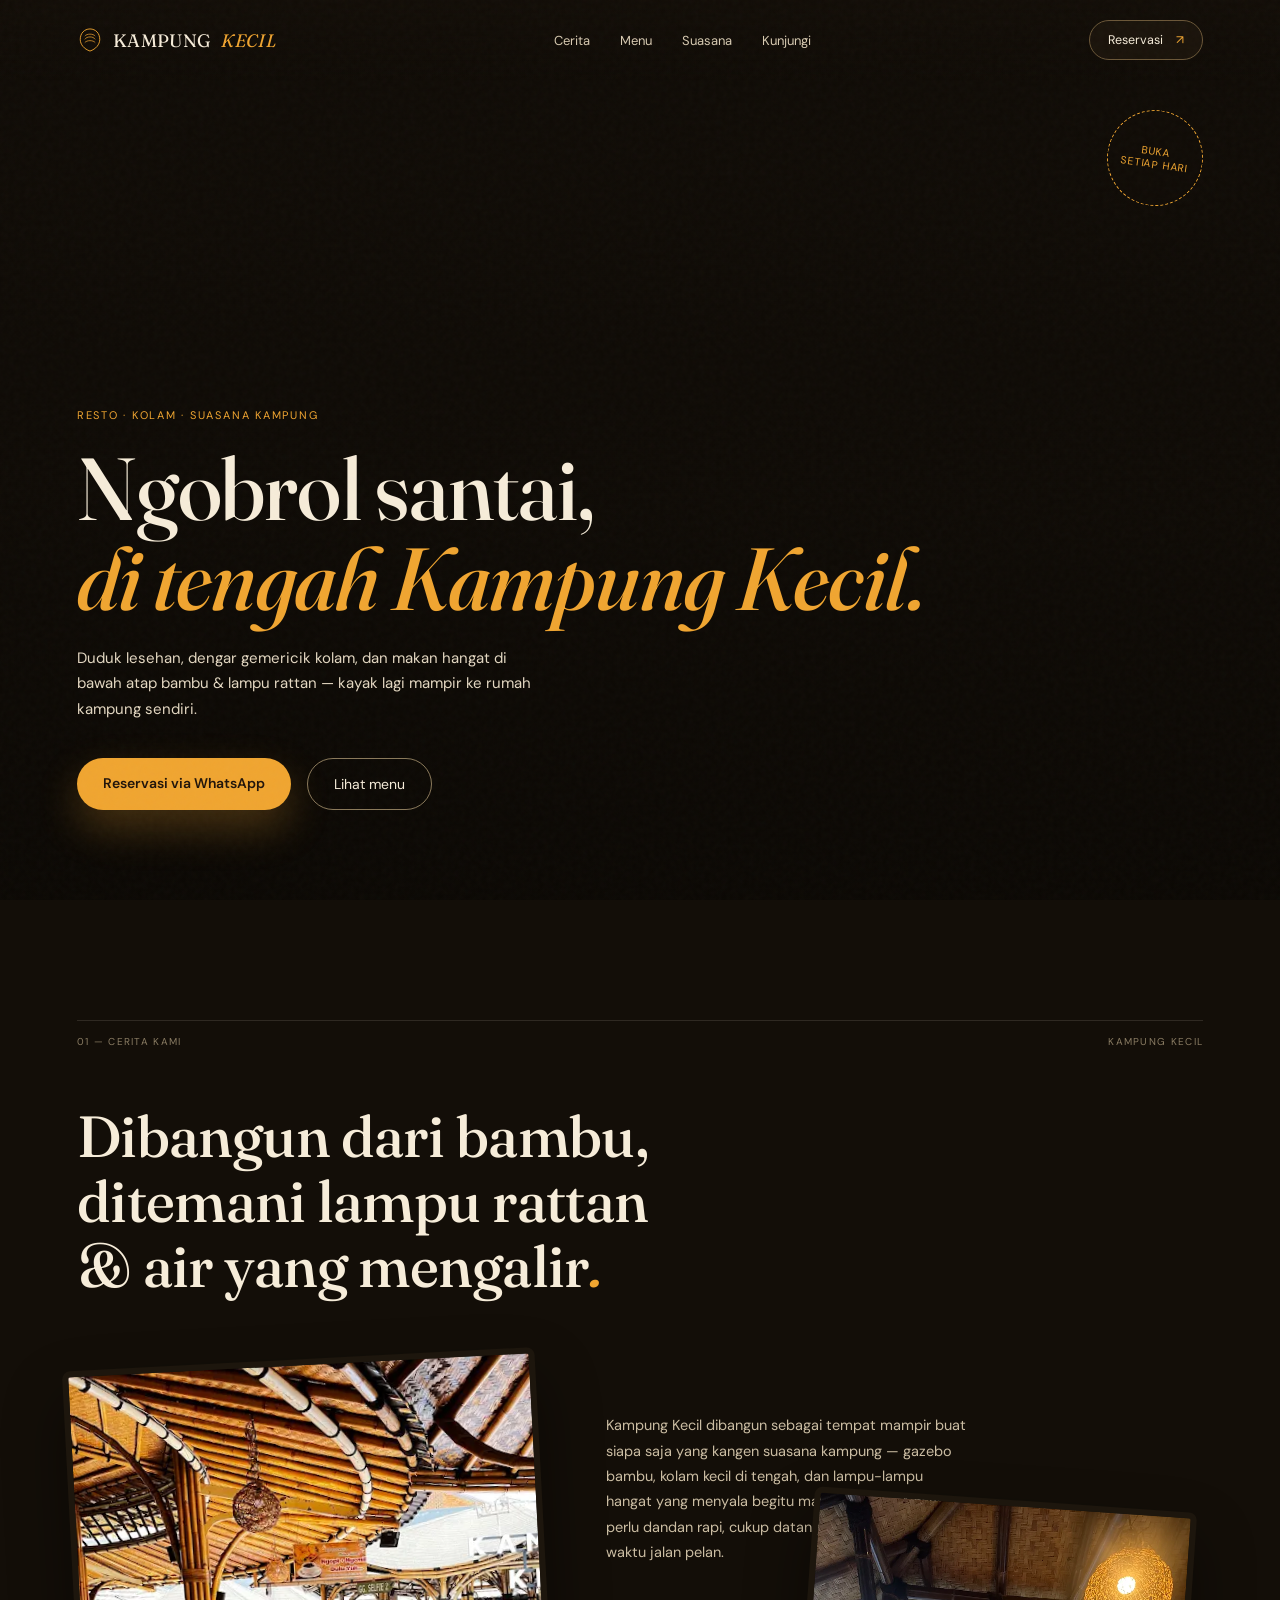
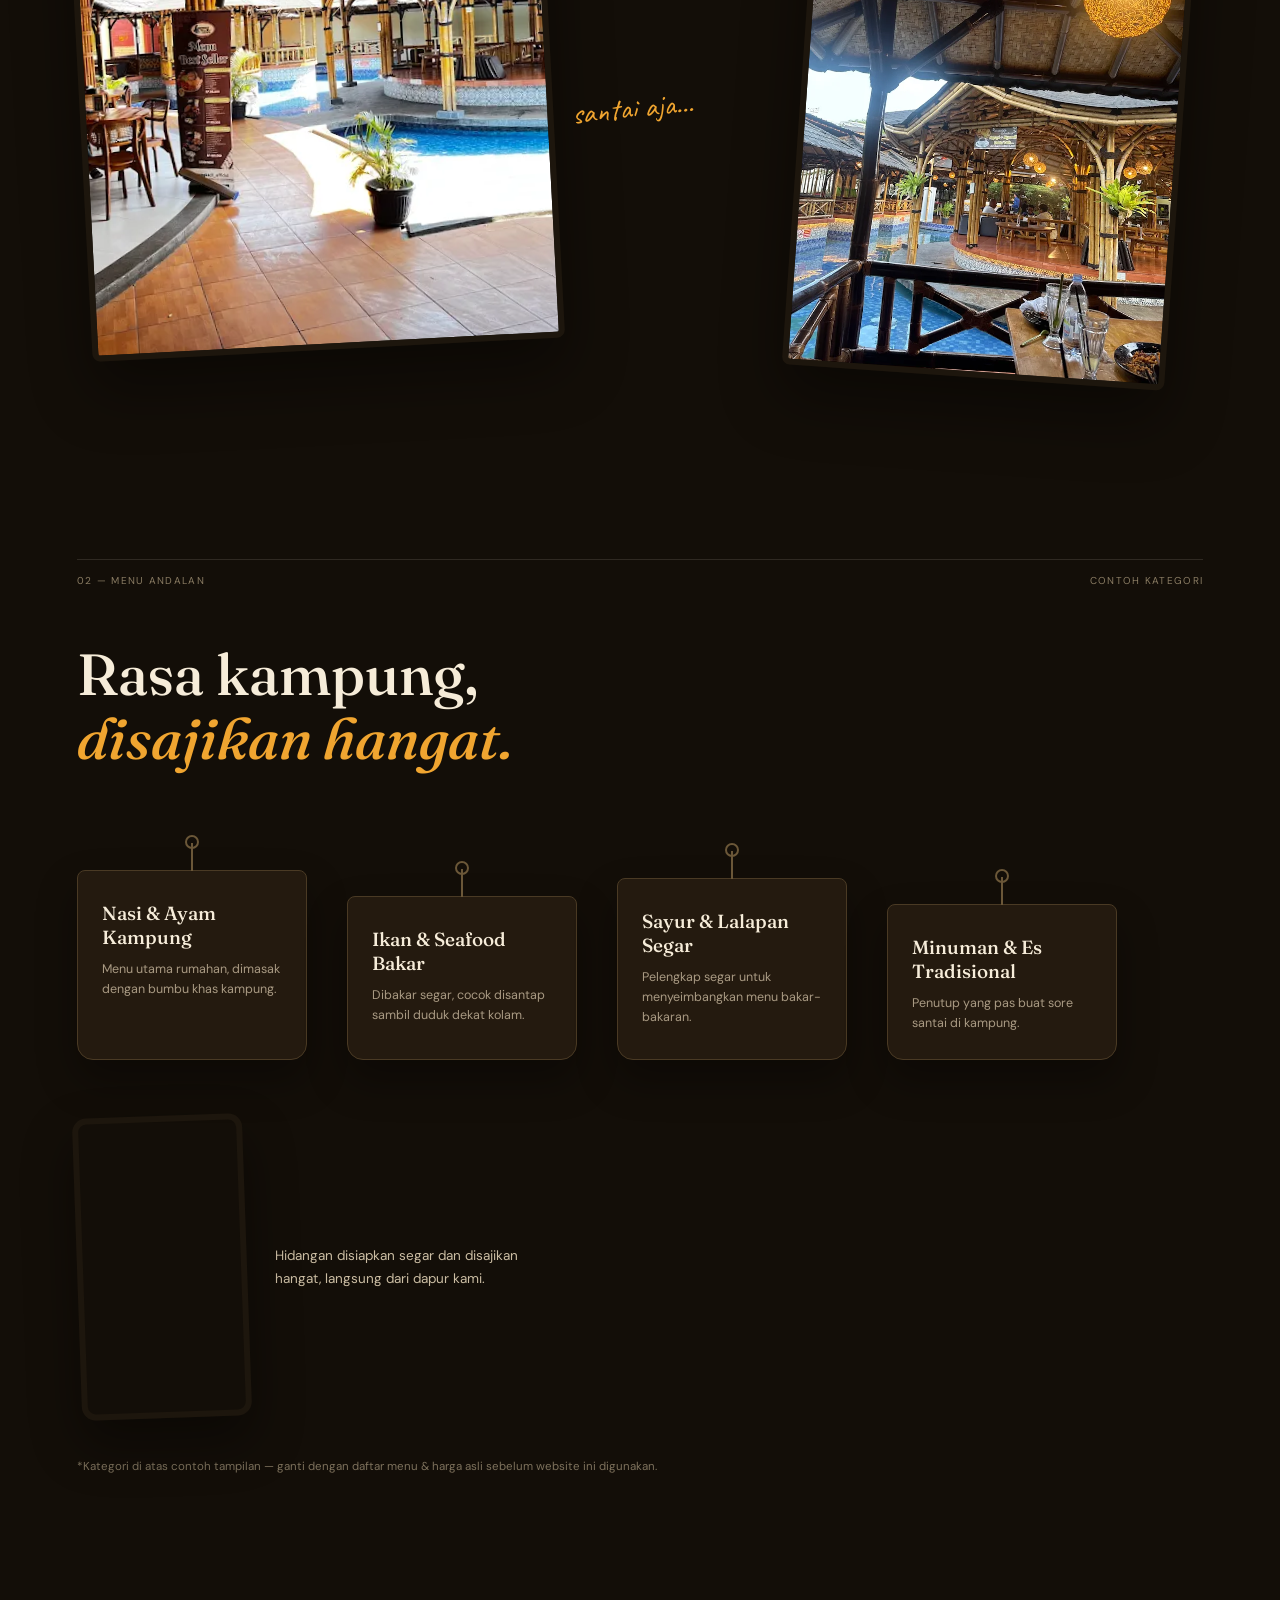
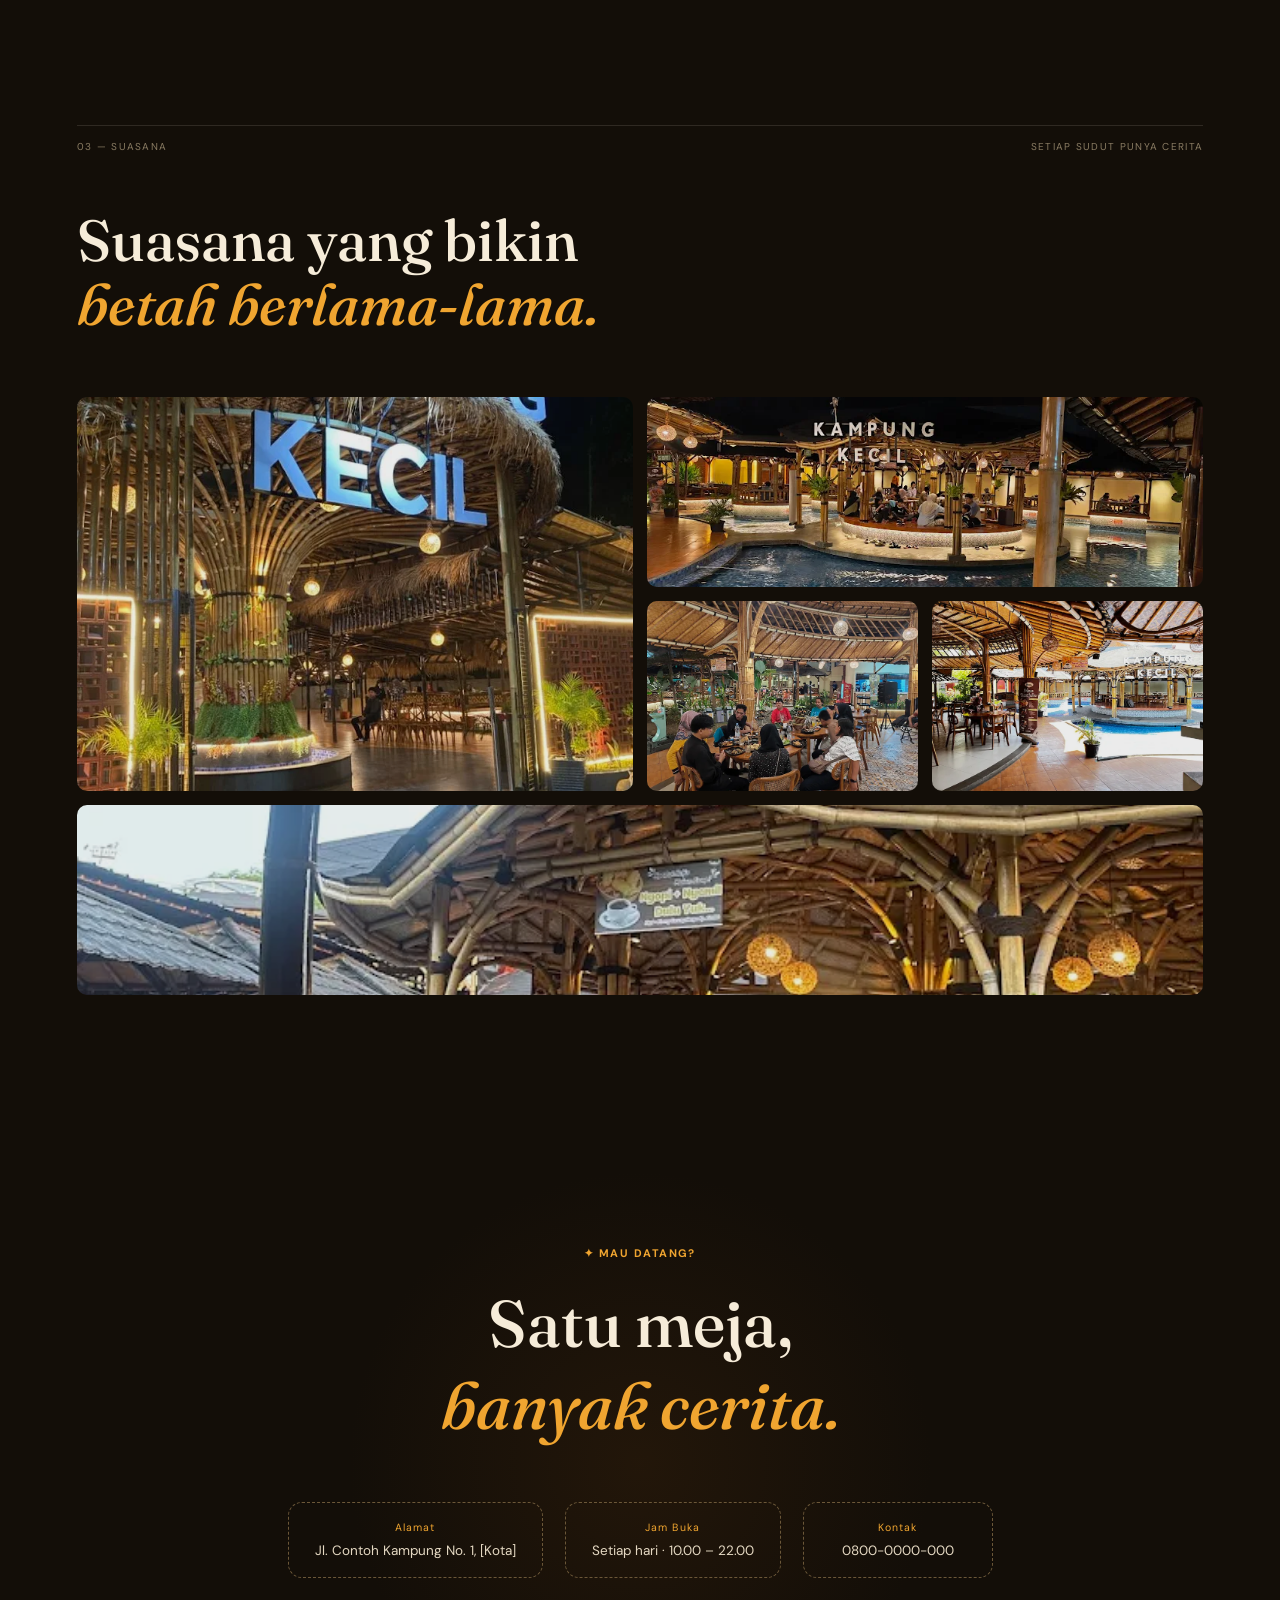
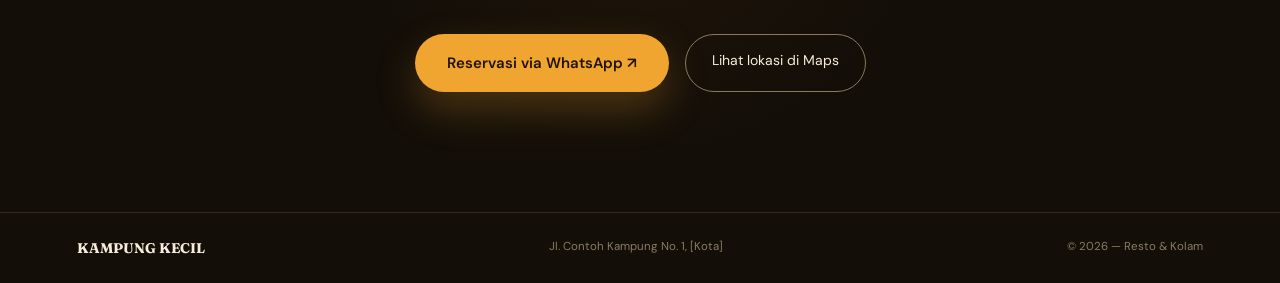
==== index.html @ 89c8c3c1 "Add files via upload" ====
<!doctype html>
<html lang="id">
<head>
<meta charset="utf-8"><meta name="viewport" content="width=device-width,initial-scale=1">
<meta name="description" content="Kampung Kecil — resto bambu dengan kolam & suasana lampu rattan, tempat ngobrol santai ala kampung.">
<title>Kampung Kecil — Resto & Kolam</title>
<link rel="preconnect" href="https://fonts.googleapis.com"><link rel="preconnect" href="https://fonts.gstatic.com" crossorigin>
<link href="https://fonts.googleapis.com/css2?family=Fraunces:ital,wght@0,400;0,500;0,600;1,500;1,600&family=DM+Sans:wght@400;500;600;700&family=Caveat:wght@600&display=swap" rel="stylesheet">
<link rel="stylesheet" href="style.css">
</head>
<body>

<header class="nav">
  <a class="brand" href="#">
    <svg viewBox="0 0 40 40" class="brand-mark"><path d="M20 3 C11 3 5 10 5 19 C5 27 11 34 20 37 C29 34 35 27 35 19 C35 10 29 3 20 3Z" fill="none" stroke="currentColor" stroke-width="1.4"/><path d="M12 19c3-5 13-5 16 0M12 24c3-4 13-4 16 0M12 14c3-4 13-4 16 0" fill="none" stroke="currentColor" stroke-width="1.1"/></svg>
    KAMPUNG <i>KECIL</i>
  </a>
  <nav><a href="#cerita">Cerita</a><a href="#menu">Menu</a><a href="#suasana">Suasana</a><a href="#kunjungi">Kunjungi</a></nav>
  <a class="nav-cta" href="https://wa.me/628000000000?text=Halo%20Kampung%20Kecil%2C%20saya%20ingin%20reservasi." target="_blank" rel="noopener">Reservasi <span>↗</span></a>
</header>

<main>

<section class="hero">
  <video class="hero-video" autoplay muted loop playsinline poster="assets/kampung-kecil-hero-poster.jpg">
    <source src="assets/kampung-kecil-hero.mp4" type="video/mp4">
  </video>
  <div class="hero-overlay"></div>
  <div class="hero-content">
    <div class="hero-tag">RESTO &middot; KOLAM &middot; SUASANA KAMPUNG</div>
    <h1>Ngobrol santai,<br><i>di tengah Kampung Kecil.</i></h1>
    <p class="hero-desc">Duduk lesehan, dengar gemericik kolam, dan makan hangat di bawah atap bambu &amp; lampu rattan &mdash; kayak lagi mampir ke rumah kampung sendiri.</p>
    <div class="hero-cta">
      <a class="btn-lantern" href="https://wa.me/628000000000?text=Halo%20Kampung%20Kecil%2C%20saya%20ingin%20reservasi." target="_blank" rel="noopener">Reservasi via WhatsApp</a>
      <a class="btn-outline" href="#menu">Lihat menu</a>
    </div>
  </div>
  <div class="hero-badge">BUKA<br>SETIAP HARI</div>
</section>

<section id="cerita" class="section cerita">
  <div class="section-meta"><span>01 &mdash; CERITA KAMI</span><span>KAMPUNG KECIL</span></div>
  <div class="cerita-body">
    <h2>Dibangun dari bambu,<br>ditemani lampu rattan<br>& air yang mengalir<i>.</i></h2>
    <div class="cerita-collage">
      <figure class="c-photo c-photo-a"><img src="assets/kampung-kecil-pool-day.webp" alt="Area kolam Kampung Kecil di siang hari" loading="lazy"></figure>
      <figure class="c-photo c-photo-b"><img src="assets/kampung-kecil-balcony.webp" alt="Meja makan menghadap kolam di Kampung Kecil" loading="lazy"></figure>
      <p class="cerita-text">Kampung Kecil dibangun sebagai tempat mampir buat siapa saja yang kangen suasana kampung &mdash; gazebo bambu, kolam kecil di tengah, dan lampu-lampu hangat yang menyala begitu matahari turun. Nggak perlu dandan rapi, cukup datang, duduk, dan biarkan waktu jalan pelan.</p>
      <span class="cerita-scribble">santai aja&hellip;</span>
    </div>
  </div>
</section>

<section id="menu" class="section menu">
  <div class="section-meta"><span>02 &mdash; MENU ANDALAN</span><span>CONTOH KATEGORI</span></div>
  <h2>Rasa kampung,<br><i>disajikan hangat.</i></h2>
  <div class="menu-board">
    <div class="sign"><h3>Nasi &amp; Ayam Kampung</h3><p>Menu utama rumahan, dimasak dengan bumbu khas kampung.</p></div>
    <div class="sign"><h3>Ikan &amp; Seafood Bakar</h3><p>Dibakar segar, cocok disantap sambil duduk dekat kolam.</p></div>
    <div class="sign"><h3>Sayur &amp; Lalapan Segar</h3><p>Pelengkap segar untuk menyeimbangkan menu bakar-bakaran.</p></div>
    <div class="sign"><h3>Minuman &amp; Es Tradisional</h3><p>Penutup yang pas buat sore santai di kampung.</p></div>
  </div>
  <div class="menu-highlight">
    <video class="menu-video" autoplay muted loop playsinline poster="assets/kampung-kecil-food-poster.jpg">
      <source src="assets/kampung-kecil-food.mp4" type="video/mp4">
    </video>
    <p>Hidangan disiapkan segar dan disajikan hangat, langsung dari dapur kami.</p>
  </div>
  <p class="menu-note">*Kategori di atas contoh tampilan &mdash; ganti dengan daftar menu &amp; harga asli sebelum website ini digunakan.</p>
</section>

<section id="suasana" class="section suasana">
  <div class="section-meta"><span>03 &mdash; SUASANA</span><span>SETIAP SUDUT PUNYA CERITA</span></div>
  <h2>Suasana yang bikin<br><i>betah berlama-lama.</i></h2>
  <div class="gallery-grid">
    <figure class="g1"><img src="assets/kampung-kecil-entrance.webp" alt="Gerbang masuk Kampung Kecil dengan atap bambu" loading="lazy"><figcaption>Gerbang masuk</figcaption></figure>
    <figure class="g2"><img src="assets/kampung-kecil-pool-night.webp" alt="Area kolam Kampung Kecil di malam hari" loading="lazy"><figcaption>Kolam saat malam</figcaption></figure>
    <figure class="g3"><img src="assets/kampung-kecil-dining.webp" alt="Suasana makan bersama di Kampung Kecil" loading="lazy"><figcaption>Makan bersama</figcaption></figure>
    <figure class="g4"><img src="assets/kampung-kecil-pool-day.webp" alt="Panggung tengah dikelilingi kolam" loading="lazy"><figcaption>Panggung tengah</figcaption></figure>
    <figure class="g5"><img src="assets/kampung-kecil-balcony.webp" alt="Meja makan di teras menghadap kolam" loading="lazy"><figcaption>Teras tepi kolam</figcaption></figure>
  </div>
</section>

<section id="kunjungi" class="section kunjungi">
  <p class="kicker">&#10022; MAU DATANG?</p>
  <h2>Satu meja,<br><i>banyak cerita.</i></h2>
  <div class="info-tags">
    <div class="tag-card"><span>Alamat</span><p>Jl. Contoh Kampung No. 1, [Kota]</p></div>
    <div class="tag-card"><span>Jam Buka</span><p>Setiap hari &middot; 10.00 &ndash; 22.00</p></div>
    <div class="tag-card"><span>Kontak</span><p>0800-0000-000</p></div>
  </div>
  <div class="kunjungi-cta">
    <a class="btn-lantern big" href="https://wa.me/628000000000?text=Halo%20Kampung%20Kecil%2C%20saya%20ingin%20reservasi." target="_blank" rel="noopener">Reservasi via WhatsApp ↗</a>
    <a class="btn-outline" href="https://www.google.com/maps/search/?api=1&query=Kampung%20Kecil%20Resto" target="_blank" rel="noopener">Lihat lokasi di Maps</a>
  </div>
</section>

</main>

<footer>
  <b>KAMPUNG KECIL</b>
  <span>Jl. Contoh Kampung No. 1, [Kota]</span>
  <span>&copy; 2026 &mdash; Resto &amp; Kolam</span>
</footer>

<script src="script.js"></script>
</body></html>
---- style.css ----
*{box-sizing:border-box}
html{scroll-behavior:smooth}
:root{
  --night:#130e08;
  --night-soft:#1d160d;
  --bamboo:#c99a5b;
  --lantern:#f0a530;
  --water:#2c8e92;
  --cream:#f6ecd9;
  --muted:#a99a83;
  --line:rgba(246,236,217,.12);
}
body{margin:0;background:var(--night);color:var(--cream);font-family:"DM Sans",sans-serif;overflow-x:hidden}
a{color:inherit;text-decoration:none}
img{display:block;max-width:100%}
body:before{content:"";position:fixed;inset:0;pointer-events:none;opacity:.04;z-index:100;background-image:url("data:image/svg+xml,%3Csvg viewBox='0 0 180 180' xmlns='http://www.w3.org/2000/svg'%3E%3Cfilter id='n'%3E%3CfeTurbulence type='fractalNoise' baseFrequency='.9' numOctaves='3' stitchTiles='stitch'/%3E%3C/filter%3E%3Crect width='100%25' height='100%25' filter='url(%23n)' opacity='.7'/%3E%3C/svg%3E")}

/* nav */
.nav{height:80px;padding:0 6vw;display:flex;align-items:center;justify-content:space-between;position:fixed;top:0;left:0;right:0;z-index:50;background:linear-gradient(180deg,#130e08cc,transparent)}
.brand{display:flex;align-items:center;gap:10px;font-family:"Fraunces";font-size:18px;letter-spacing:.02em}
.brand i{font-style:italic;color:var(--lantern)}
.brand-mark{width:26px;height:26px;color:var(--lantern)}
.nav nav{display:flex;gap:30px;font-size:13px;color:#d8cbb2}
.nav nav a:hover{color:#fff}
.nav-cta{border:1px solid #6b5738;border-radius:50px;padding:11px 18px;font-size:12.5px;background:#1d160dcc}
.nav-cta span{margin-left:10px;color:var(--lantern)}

/* hero — real video footage, not an illustrated mockup */
.hero{min-height:100vh;position:relative;overflow:hidden}
.hero-video{position:absolute;inset:0;width:100%;height:100%;object-fit:cover;z-index:0}
.hero-overlay{position:absolute;inset:0;z-index:1;background:linear-gradient(180deg, rgba(11,8,4,.35), rgba(11,8,4,.55) 55%, rgba(11,8,4,.94))}
.hero-content{position:relative;z-index:2;min-height:100vh;display:flex;flex-direction:column;justify-content:flex-end;padding:0 6vw 90px}
.hero-tag{font-size:11px;letter-spacing:.16em;color:var(--lantern);margin-bottom:22px}
.hero h1{font-family:"Fraunces";font-weight:500;font-size:clamp(38px,7vw,88px);line-height:1.02;letter-spacing:-.01em;margin:0 0 22px;max-width:15em}
.hero h1 i{font-style:italic;color:var(--lantern);font-weight:500}
.hero-desc{max-width:460px;color:#e4d8c2;line-height:1.7;font-size:15px;margin:0 0 36px}
.hero-cta{display:flex;gap:16px;flex-wrap:wrap}
.btn-lantern{background:var(--lantern);color:#20140a;font-weight:600;padding:16px 26px;border-radius:50px;font-size:14px;box-shadow:0 18px 40px #f0a53040}
.btn-outline{border:1px solid #8a795a;padding:16px 26px;border-radius:50px;font-size:14px;color:var(--cream)}
.hero-badge{position:absolute;z-index:2;top:110px;right:6vw;width:96px;height:96px;border:1.5px dashed var(--lantern);border-radius:50%;display:flex;align-items:center;justify-content:center;text-align:center;font-size:10.5px;letter-spacing:.08em;color:var(--lantern);transform:rotate(8deg);background:#130e0866}

.section{padding:120px 6vw}
.section-meta{display:flex;justify-content:space-between;border-top:1px solid var(--line);padding-top:14px;color:#8a7c63;font-size:10px;letter-spacing:.13em}

/* cerita — scrapbook collage, not a symmetric two-column split */
.cerita-body h2{font-family:"Fraunces";font-weight:500;font-size:clamp(32px,4.6vw,58px);line-height:1.12;letter-spacing:-.01em;margin:56px 0 60px;max-width:11em}
.cerita-body h2 i{color:var(--lantern);font-style:italic}
.cerita-collage{position:relative;min-height:560px}
.c-photo{margin:0;position:absolute;border-radius:8px;overflow:hidden;box-shadow:0 30px 60px #00000066;border:6px solid var(--night-soft)}
.c-photo img{width:100%;height:100%;object-fit:cover}
.c-photo-a{width:42%;left:0;top:0;transform:rotate(-3deg);aspect-ratio:4/5}
.c-photo-b{width:34%;right:2%;top:140px;transform:rotate(4deg);aspect-ratio:4/5;z-index:2}
.cerita-text{position:absolute;left:47%;top:40px;width:32%;color:#cbbda3;line-height:1.75;font-size:14.5px}
.cerita-scribble{position:absolute;left:44%;top:330px;font-family:"Caveat";font-size:30px;color:var(--lantern);transform:rotate(-6deg)}

/* menu — hanging wooden signs, staggered like real signage */
.menu h2{font-family:"Fraunces";font-weight:500;font-size:clamp(32px,4.6vw,58px);line-height:1.1;margin:56px 0 90px}
.menu h2 i{color:var(--lantern);font-style:italic}
.menu-board{display:flex;gap:40px;flex-wrap:wrap;padding-top:10px}
.sign{position:relative;background:#241a0f;border:1px solid #4a3a24;border-radius:8px 8px 16px 16px;padding:30px 24px 26px;width:230px;box-shadow:0 20px 40px #00000055}
.sign:before{content:"";position:absolute;top:-28px;left:50%;transform:translateX(-50%);width:2px;height:28px;background:#6b5738}
.sign:after{content:"";position:absolute;top:-36px;left:50%;transform:translateX(-50%);width:10px;height:10px;border-radius:50%;border:2px solid #6b5738}
.menu-board .sign:nth-child(2){margin-top:26px}
.menu-board .sign:nth-child(3){margin-top:8px}
.menu-board .sign:nth-child(4){margin-top:34px}
.sign h3{font-family:"Fraunces";font-size:19px;margin:0 0 10px;font-weight:500}
.sign p{margin:0;color:#a99a83;font-size:12.5px;line-height:1.6}
.menu-highlight{display:flex;align-items:center;gap:28px;flex-wrap:wrap;margin-top:56px}
.menu-video{width:170px;aspect-ratio:9/16;object-fit:cover;border-radius:14px;border:6px solid var(--night-soft);box-shadow:0 24px 50px #00000066;transform:rotate(-2deg)}
.menu-highlight p{max-width:260px;color:#cbbda3;font-size:13.5px;line-height:1.7}
.menu-note{margin-top:40px;color:#7d715c;font-size:11.5px}

/* suasana — organic bento gallery from real photography */
.suasana h2{font-family:"Fraunces";font-weight:500;font-size:clamp(32px,4.6vw,58px);line-height:1.1;margin:56px 0 60px}
.suasana h2 i{color:var(--lantern);font-style:italic}
.gallery-grid{display:grid;grid-template-columns:repeat(4,1fr);grid-auto-rows:190px;gap:14px}
.gallery-grid figure{margin:0;position:relative;border-radius:10px;overflow:hidden}
.gallery-grid img{width:100%;height:100%;object-fit:cover;transition:transform .6s,filter .6s;filter:brightness(.92)}
.gallery-grid figure:hover img{transform:scale(1.05);filter:brightness(1.05)}
.gallery-grid figcaption{position:absolute;left:14px;bottom:12px;font-size:11px;letter-spacing:.05em;color:var(--cream);background:#00000070;padding:5px 10px;border-radius:20px;opacity:0;transition:opacity .3s}
.gallery-grid figure:hover figcaption{opacity:1}
.g1{grid-column:1/3;grid-row:1/3}
.g2{grid-column:3/5;grid-row:1/2}
.g3{grid-column:3/4;grid-row:2/3}
.g4{grid-column:4/5;grid-row:2/3}
.g5{grid-column:1/5;grid-row:3/4}

/* kunjungi — warm CTA */
.kunjungi{text-align:center;background:radial-gradient(circle at center,#3a230c66,transparent 40%)}
.kicker{font-size:11px;color:var(--lantern);font-weight:700;letter-spacing:.13em}
.kunjungi h2{font-family:"Fraunces";font-weight:500;font-size:clamp(32px,5.2vw,66px);margin:22px 0 56px}
.kunjungi h2 i{color:var(--lantern);font-style:italic}
.info-tags{display:flex;justify-content:center;gap:22px;flex-wrap:wrap;margin-bottom:56px}
.tag-card{border:1px dashed #6b5738;border-radius:14px;padding:18px 26px;min-width:190px}
.tag-card span{display:block;font-size:10.5px;letter-spacing:.1em;color:var(--lantern);margin-bottom:8px}
.tag-card p{margin:0;font-size:13.5px;color:#e4d8c2}
.kunjungi-cta{display:flex;justify-content:center;gap:16px;flex-wrap:wrap}
.btn-lantern.big{padding:19px 32px;font-size:15px}

footer{border-top:1px solid var(--line);padding:26px 6vw;display:flex;justify-content:space-between;flex-wrap:wrap;gap:10px;color:#8a7c63;font-size:11.5px}
footer b{font-family:"Fraunces";color:var(--cream);font-size:14px}

@media(max-width:900px){
  .nav nav{display:none}
  .cerita-collage{min-height:auto;display:flex;flex-direction:column;gap:20px;position:static}
  .c-photo{position:static;width:100%;transform:none;aspect-ratio:16/10}
  .cerita-text{position:static;width:100%}
  .cerita-scribble{position:static;display:inline-block;margin-top:8px}
  .gallery-grid{grid-template-columns:1fr 1fr;grid-auto-rows:170px}
  .g1{grid-column:1/3;grid-row:1/2}
  .g2{grid-column:1/2;grid-row:2/3}
  .g3{grid-column:2/3;grid-row:2/3}
  .g4{grid-column:1/2;grid-row:3/4}
  .g5{grid-column:2/3;grid-row:3/4}
  .section{padding:90px 6vw}
  .hero-badge{top:100px;right:5vw;width:82px;height:82px}
  .menu-highlight{gap:20px}
  .menu-video{width:130px}
}
@media(max-width:520px){
  .nav-cta{padding:9px 14px;font-size:11px}
  .hero{padding-bottom:70px}
  .hero-desc{font-size:13px}
  .btn-lantern,.btn-outline{padding:14px 20px;font-size:13px}
  .menu-board{gap:26px}
  .sign{width:100%}
  .menu-board .sign:nth-child(2),.menu-board .sign:nth-child(3),.menu-board .sign:nth-child(4){margin-top:0}
  footer{flex-direction:column}
}
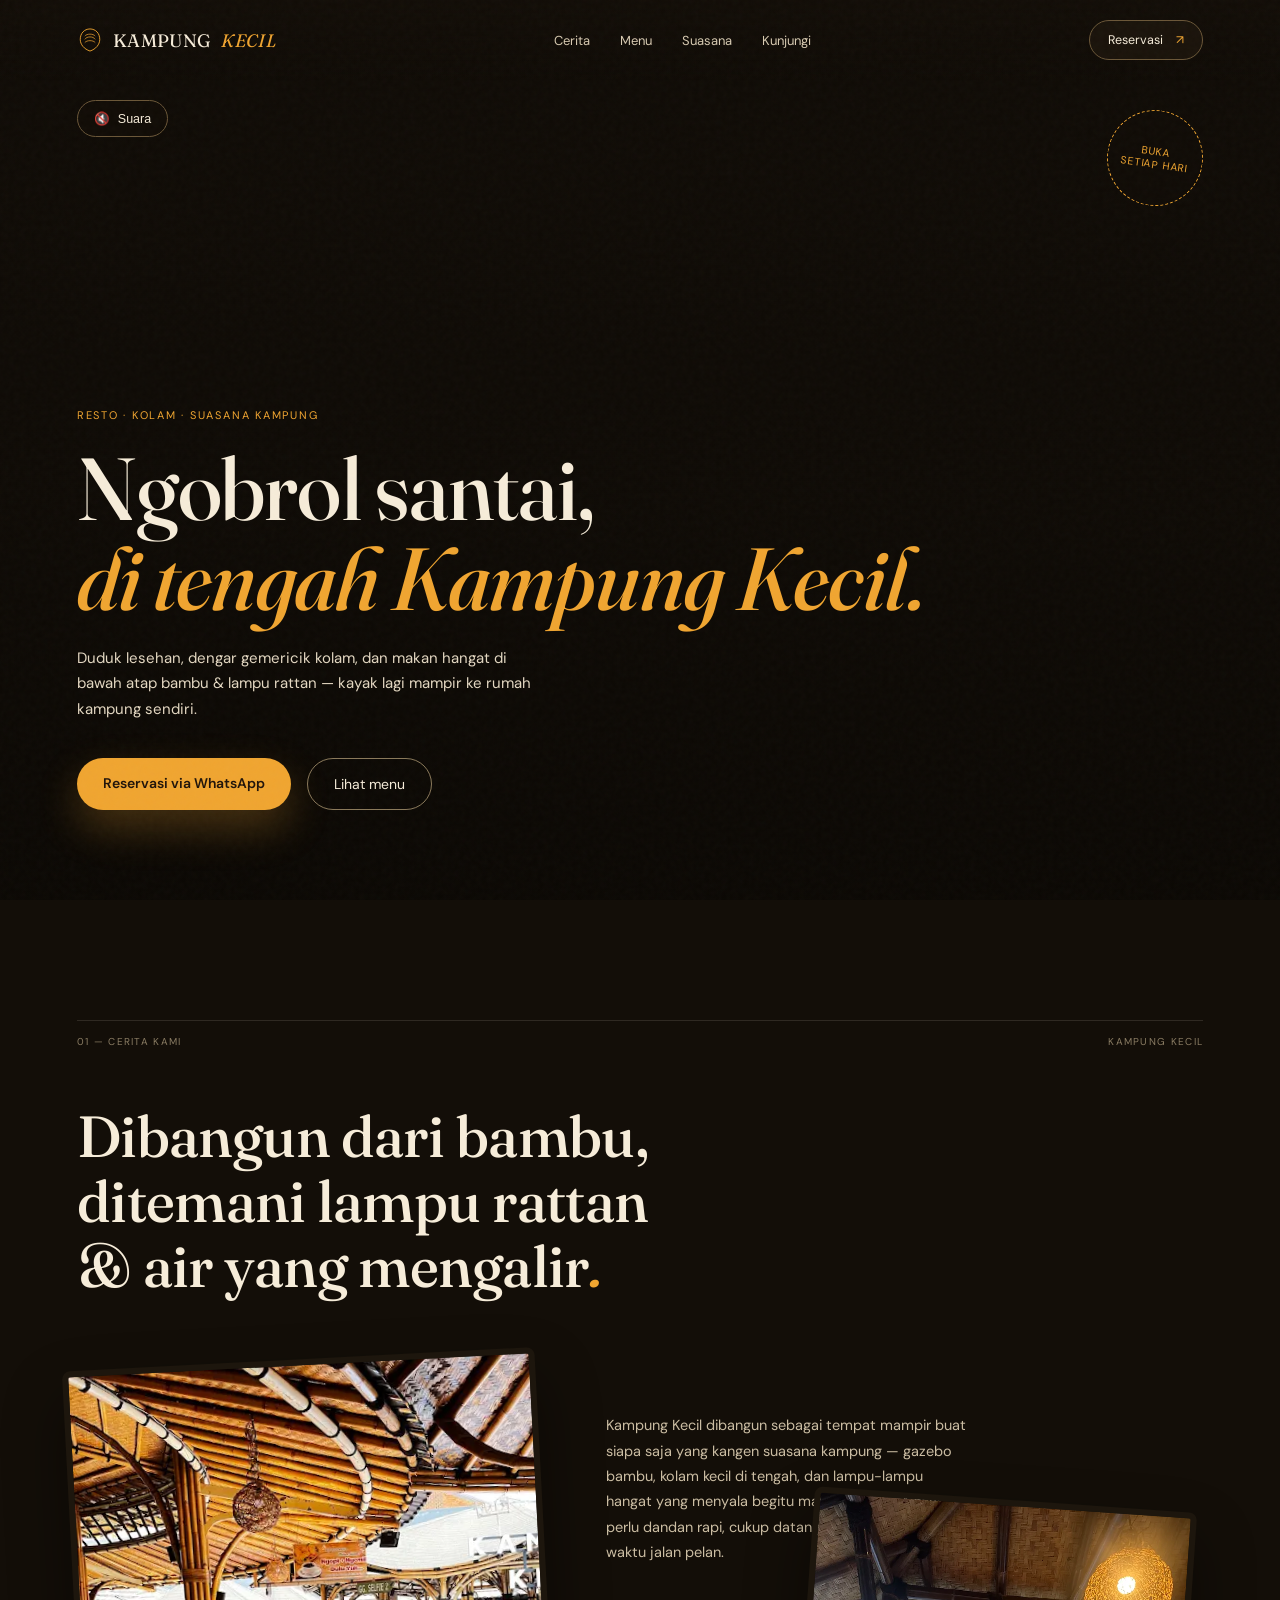
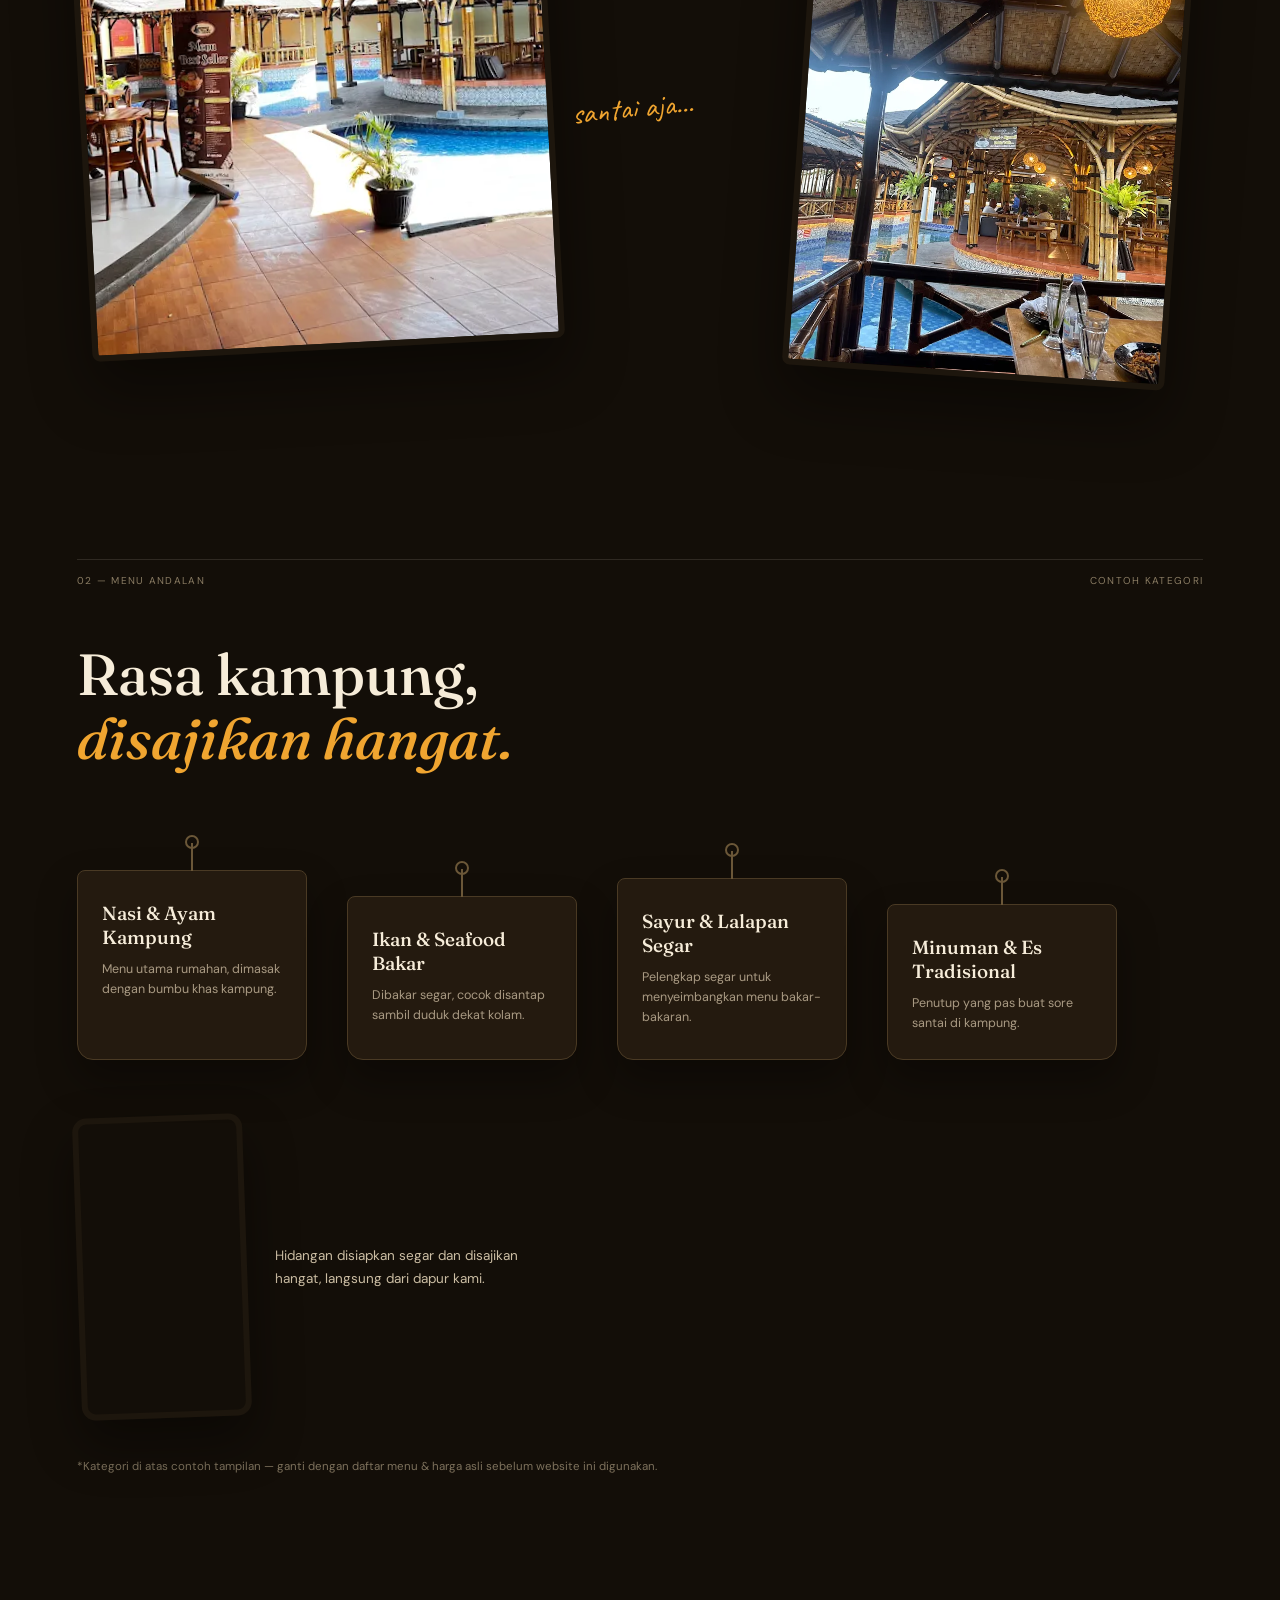
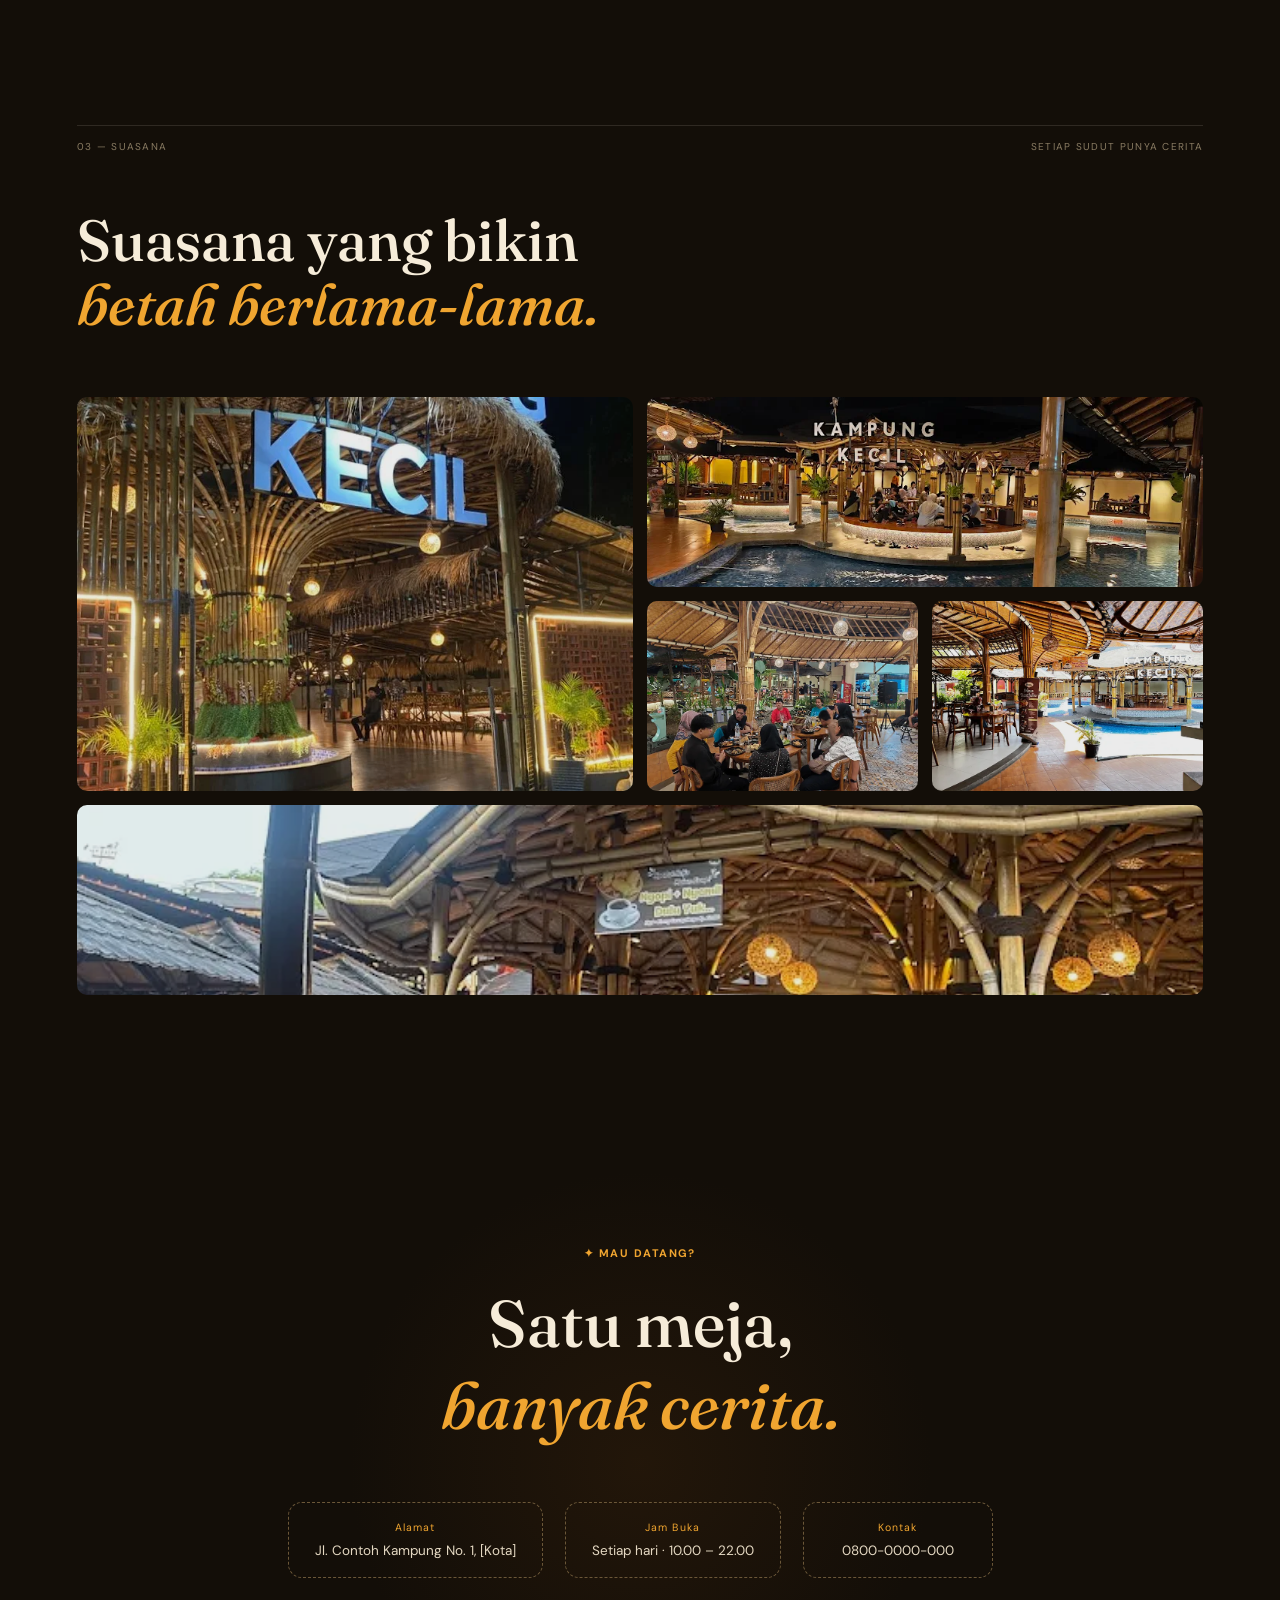
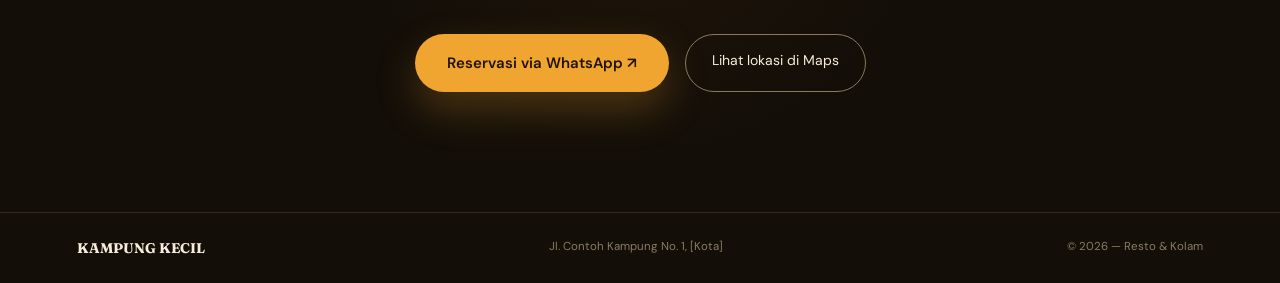
==== commit e627caf8: "Add files via upload" ====
--- a/index.html
+++ b/index.html
@@ -26,6 +26,7 @@
     <source src="assets/kampung-kecil-hero.mp4" type="video/mp4">
   </video>
   <div class="hero-overlay"></div>
+  <button class="sound-toggle" id="soundToggle" aria-label="Nyalakan suara video">🔇 <span>Suara</span></button>
   <div class="hero-content">
     <div class="hero-tag">RESTO &middot; KOLAM &middot; SUASANA KAMPUNG</div>
     <h1>Ngobrol santai,<br><i>di tengah Kampung Kecil.</i></h1>
--- a/style.css
+++ b/style.css
@@ -29,6 +29,8 @@
 .hero{min-height:100vh;position:relative;overflow:hidden}
 .hero-video{position:absolute;inset:0;width:100%;height:100%;object-fit:cover;z-index:0}
 .hero-overlay{position:absolute;inset:0;z-index:1;background:linear-gradient(180deg, rgba(11,8,4,.35), rgba(11,8,4,.55) 55%, rgba(11,8,4,.94))}
+.sound-toggle{position:absolute;z-index:3;top:100px;left:6vw;display:flex;align-items:center;gap:8px;background:#130e08b3;border:1px solid #6b5738;color:var(--cream);padding:10px 16px;border-radius:50px;font-size:12.5px;cursor:pointer;backdrop-filter:blur(6px)}
+.sound-toggle:hover{border-color:var(--lantern)}
 .hero-content{position:relative;z-index:2;min-height:100vh;display:flex;flex-direction:column;justify-content:flex-end;padding:0 6vw 90px}
 .hero-tag{font-size:11px;letter-spacing:.16em;color:var(--lantern);margin-bottom:22px}
 .hero h1{font-family:"Fraunces";font-weight:500;font-size:clamp(38px,7vw,88px);line-height:1.02;letter-spacing:-.01em;margin:0 0 22px;max-width:15em}
@@ -114,6 +116,7 @@
   .g5{grid-column:2/3;grid-row:3/4}
   .section{padding:90px 6vw}
   .hero-badge{top:100px;right:5vw;width:82px;height:82px}
+  .sound-toggle{top:auto;bottom:210px;left:5vw}
   .menu-highlight{gap:20px}
   .menu-video{width:130px}
 }
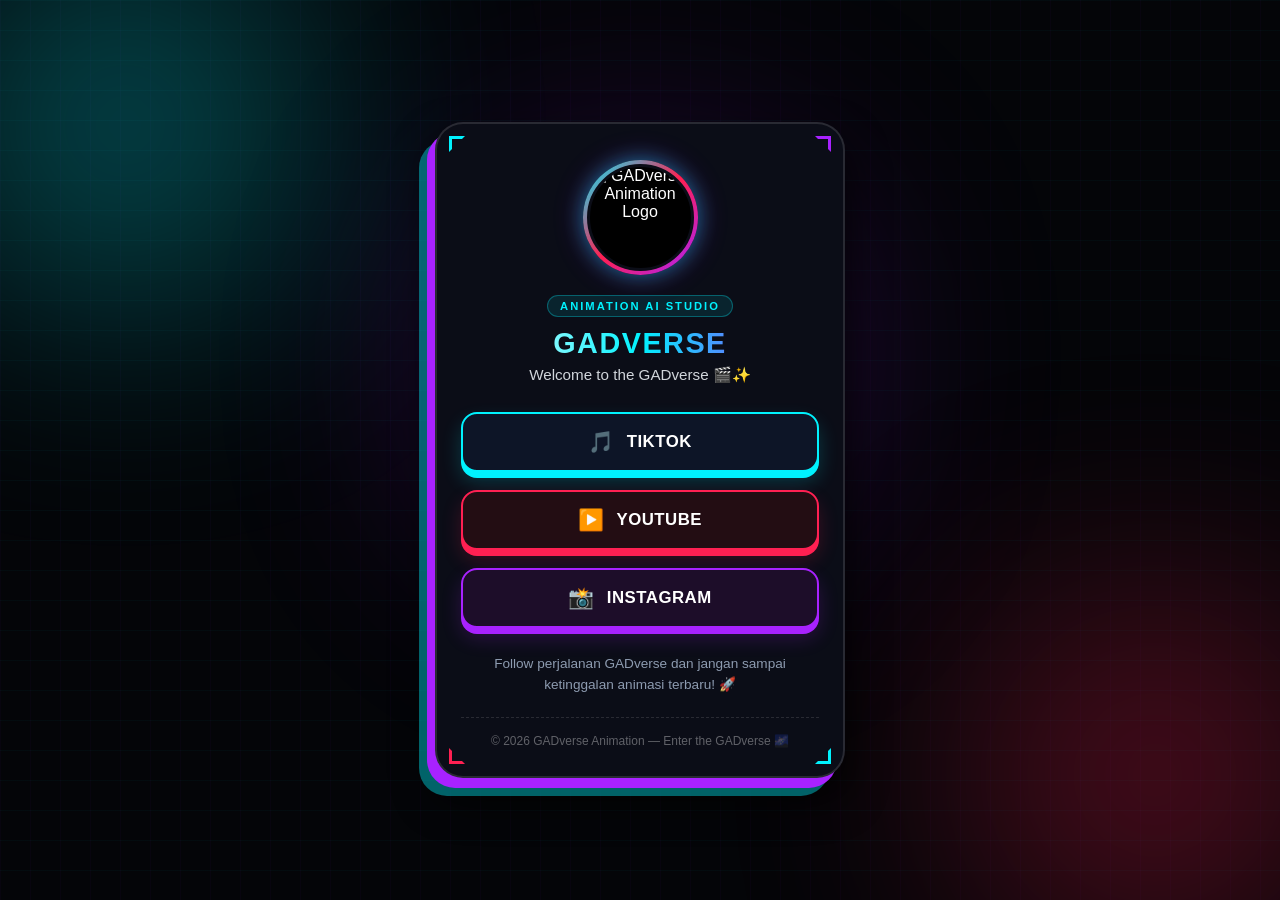
==== commit 908fcf91: "Rename index-1.html to index.html" ====
--- a/index.html
+++ b/index.html
@@ -1,108 +1,308 @@
-<!doctype html>
-<html lang="id">
-<head>
-<meta charset="utf-8"><meta name="viewport" content="width=device-width,initial-scale=1">
-<meta name="description" content="Kampung Kecil — resto bambu dengan kolam & suasana lampu rattan, tempat ngobrol santai ala kampung.">
-<title>Kampung Kecil — Resto & Kolam</title>
-<link rel="preconnect" href="https://fonts.googleapis.com"><link rel="preconnect" href="https://fonts.gstatic.com" crossorigin>
-<link href="https://fonts.googleapis.com/css2?family=Fraunces:ital,wght@0,400;0,500;0,600;1,500;1,600&family=DM+Sans:wght@400;500;600;700&family=Caveat:wght@600&display=swap" rel="stylesheet">
-<link rel="stylesheet" href="style.css">
-</head>
-<body>
-
-<header class="nav">
-  <a class="brand" href="#">
-    <svg viewBox="0 0 40 40" class="brand-mark"><path d="M20 3 C11 3 5 10 5 19 C5 27 11 34 20 37 C29 34 35 27 35 19 C35 10 29 3 20 3Z" fill="none" stroke="currentColor" stroke-width="1.4"/><path d="M12 19c3-5 13-5 16 0M12 24c3-4 13-4 16 0M12 14c3-4 13-4 16 0" fill="none" stroke="currentColor" stroke-width="1.1"/></svg>
-    KAMPUNG <i>KECIL</i>
-  </a>
-  <nav><a href="#cerita">Cerita</a><a href="#menu">Menu</a><a href="#suasana">Suasana</a><a href="#kunjungi">Kunjungi</a></nav>
-  <a class="nav-cta" href="https://wa.me/628000000000?text=Halo%20Kampung%20Kecil%2C%20saya%20ingin%20reservasi." target="_blank" rel="noopener">Reservasi <span>↗</span></a>
-</header>
-
-<main>
-
-<section class="hero">
-  <video class="hero-video" autoplay muted loop playsinline poster="assets/kampung-kecil-hero-poster.jpg">
-    <source src="assets/kampung-kecil-hero.mp4" type="video/mp4">
-  </video>
-  <div class="hero-overlay"></div>
-  <button class="sound-toggle" id="soundToggle" aria-label="Nyalakan suara video">🔇 <span>Suara</span></button>
-  <div class="hero-content">
-    <div class="hero-tag">RESTO &middot; KOLAM &middot; SUASANA KAMPUNG</div>
-    <h1>Ngobrol santai,<br><i>di tengah Kampung Kecil.</i></h1>
-    <p class="hero-desc">Duduk lesehan, dengar gemericik kolam, dan makan hangat di bawah atap bambu &amp; lampu rattan &mdash; kayak lagi mampir ke rumah kampung sendiri.</p>
-    <div class="hero-cta">
-      <a class="btn-lantern" href="https://wa.me/628000000000?text=Halo%20Kampung%20Kecil%2C%20saya%20ingin%20reservasi." target="_blank" rel="noopener">Reservasi via WhatsApp</a>
-      <a class="btn-outline" href="#menu">Lihat menu</a>
-    </div>
-  </div>
-  <div class="hero-badge">BUKA<br>SETIAP HARI</div>
-</section>
-
-<section id="cerita" class="section cerita">
-  <div class="section-meta"><span>01 &mdash; CERITA KAMI</span><span>KAMPUNG KECIL</span></div>
-  <div class="cerita-body">
-    <h2>Dibangun dari bambu,<br>ditemani lampu rattan<br>& air yang mengalir<i>.</i></h2>
-    <div class="cerita-collage">
-      <figure class="c-photo c-photo-a"><img src="assets/kampung-kecil-pool-day.webp" alt="Area kolam Kampung Kecil di siang hari" loading="lazy"></figure>
-      <figure class="c-photo c-photo-b"><img src="assets/kampung-kecil-balcony.webp" alt="Meja makan menghadap kolam di Kampung Kecil" loading="lazy"></figure>
-      <p class="cerita-text">Kampung Kecil dibangun sebagai tempat mampir buat siapa saja yang kangen suasana kampung &mdash; gazebo bambu, kolam kecil di tengah, dan lampu-lampu hangat yang menyala begitu matahari turun. Nggak perlu dandan rapi, cukup datang, duduk, dan biarkan waktu jalan pelan.</p>
-      <span class="cerita-scribble">santai aja&hellip;</span>
-    </div>
-  </div>
-</section>
-
-<section id="menu" class="section menu">
-  <div class="section-meta"><span>02 &mdash; MENU ANDALAN</span><span>CONTOH KATEGORI</span></div>
-  <h2>Rasa kampung,<br><i>disajikan hangat.</i></h2>
-  <div class="menu-board">
-    <div class="sign"><h3>Nasi &amp; Ayam Kampung</h3><p>Menu utama rumahan, dimasak dengan bumbu khas kampung.</p></div>
-    <div class="sign"><h3>Ikan &amp; Seafood Bakar</h3><p>Dibakar segar, cocok disantap sambil duduk dekat kolam.</p></div>
-    <div class="sign"><h3>Sayur &amp; Lalapan Segar</h3><p>Pelengkap segar untuk menyeimbangkan menu bakar-bakaran.</p></div>
-    <div class="sign"><h3>Minuman &amp; Es Tradisional</h3><p>Penutup yang pas buat sore santai di kampung.</p></div>
-  </div>
-  <div class="menu-highlight">
-    <video class="menu-video" autoplay muted loop playsinline poster="assets/kampung-kecil-food-poster.jpg">
-      <source src="assets/kampung-kecil-food.mp4" type="video/mp4">
-    </video>
-    <p>Hidangan disiapkan segar dan disajikan hangat, langsung dari dapur kami.</p>
-  </div>
-  <p class="menu-note">*Kategori di atas contoh tampilan &mdash; ganti dengan daftar menu &amp; harga asli sebelum website ini digunakan.</p>
-</section>
-
-<section id="suasana" class="section suasana">
-  <div class="section-meta"><span>03 &mdash; SUASANA</span><span>SETIAP SUDUT PUNYA CERITA</span></div>
-  <h2>Suasana yang bikin<br><i>betah berlama-lama.</i></h2>
-  <div class="gallery-grid">
-    <figure class="g1"><img src="assets/kampung-kecil-entrance.webp" alt="Gerbang masuk Kampung Kecil dengan atap bambu" loading="lazy"><figcaption>Gerbang masuk</figcaption></figure>
-    <figure class="g2"><img src="assets/kampung-kecil-pool-night.webp" alt="Area kolam Kampung Kecil di malam hari" loading="lazy"><figcaption>Kolam saat malam</figcaption></figure>
-    <figure class="g3"><img src="assets/kampung-kecil-dining.webp" alt="Suasana makan bersama di Kampung Kecil" loading="lazy"><figcaption>Makan bersama</figcaption></figure>
-    <figure class="g4"><img src="assets/kampung-kecil-pool-day.webp" alt="Panggung tengah dikelilingi kolam" loading="lazy"><figcaption>Panggung tengah</figcaption></figure>
-    <figure class="g5"><img src="assets/kampung-kecil-balcony.webp" alt="Meja makan di teras menghadap kolam" loading="lazy"><figcaption>Teras tepi kolam</figcaption></figure>
-  </div>
-</section>
-
-<section id="kunjungi" class="section kunjungi">
-  <p class="kicker">&#10022; MAU DATANG?</p>
-  <h2>Satu meja,<br><i>banyak cerita.</i></h2>
-  <div class="info-tags">
-    <div class="tag-card"><span>Alamat</span><p>Jl. Contoh Kampung No. 1, [Kota]</p></div>
-    <div class="tag-card"><span>Jam Buka</span><p>Setiap hari &middot; 10.00 &ndash; 22.00</p></div>
-    <div class="tag-card"><span>Kontak</span><p>0800-0000-000</p></div>
-  </div>
-  <div class="kunjungi-cta">
-    <a class="btn-lantern big" href="https://wa.me/628000000000?text=Halo%20Kampung%20Kecil%2C%20saya%20ingin%20reservasi." target="_blank" rel="noopener">Reservasi via WhatsApp ↗</a>
-    <a class="btn-outline" href="https://www.google.com/maps/search/?api=1&query=Kampung%20Kecil%20Resto" target="_blank" rel="noopener">Lihat lokasi di Maps</a>
-  </div>
-</section>
-
-</main>
-
-<footer>
-  <b>KAMPUNG KECIL</b>
-  <span>Jl. Contoh Kampung No. 1, [Kota]</span>
-  <span>&copy; 2026 &mdash; Resto &amp; Kolam</span>
-</footer>
-
-<script src="script.js"></script>
-</body></html>
+<!DOCTYPE html>
+<html lang="id">
+<head>
+  <meta charset="UTF-8">
+  <meta name="viewport" content="width=device-width, initial-scale=1.0">
+  <title>GADverse Animation | Official Links</title>
+  <style>
+    :root {
+      --bg-dark: #040508;
+      --card-bg: #0b0d17;
+      
+      /* Warna Logo: Gerdy (Cyan), Adam (Red), Sadewa (Purple) */
+      --c-gerdy: #00f2fe;
+      --c-adam: #ff2052;
+      --c-sadewa: #a822ff;
+      
+      --text-main: #ffffff;
+      --text-sub: #8d9bb0;
+    }
+
+    * {
+      box-sizing: border-box;
+      margin: 0;
+      padding: 0;
+      font-family: -apple-system, BlinkMacSystemFont, "Segoe UI", Roboto, Helvetica, Arial, sans-serif;
+    }
+
+    body {
+      background-color: var(--bg-dark);
+      color: var(--text-main);
+      min-height: 100vh;
+      display: flex;
+      justify-content: center;
+      align-items: center;
+      padding: 24px 16px;
+      position: relative;
+      overflow-x: hidden;
+    }
+
+    /* Animated Background Cyber-Grid */
+    body::before {
+      content: '';
+      position: fixed;
+      inset: 0;
+      background: 
+        linear-gradient(rgba(0, 242, 254, 0.03) 1px, transparent 1px),
+        linear-gradient(90deg, rgba(168, 34, 255, 0.03) 1px, transparent 1px);
+      background-size: 30px 30px;
+      z-index: -2;
+    }
+
+    /* Ambient Tri-Color Ambient Glow */
+    .bg-aura {
+      position: fixed;
+      width: 350px;
+      height: 350px;
+      border-radius: 50%;
+      filter: blur(130px);
+      z-index: -1;
+      opacity: 0.35;
+      animation: auraPulse 6s ease-in-out infinite alternate;
+    }
+
+    .aura-1 { background: var(--c-gerdy); top: -50px; left: -50px; }
+    .aura-2 { background: var(--c-adam); bottom: -50px; right: -50px; }
+    .aura-3 { background: var(--c-sadewa); top: 40%; left: 50%; transform: translate(-50%, -50%); }
+
+    @keyframes auraPulse {
+      0% { opacity: 0.25; transform: scale(0.9); }
+      100% { opacity: 0.45; transform: scale(1.1); }
+    }
+
+    /* 3D Cyber Console Main Box (Bukan Kartu Pasaran) */
+    .cyber-deck {
+      width: 100%;
+      max-width: 410px;
+      background: var(--card-bg);
+      border: 2px solid rgba(255, 255, 255, 0.12);
+      border-radius: 28px;
+      padding: 36px 24px 28px;
+      text-align: center;
+      position: relative;
+      
+      /* Konstruksi Blok 3D Statis (Tebal Berdimensi) */
+      box-shadow: 
+        -8px 10px 0px 0px var(--c-sadewa),
+        -16px 18px 0px 0px rgba(0, 242, 254, 0.4),
+        0 20px 40px rgba(0, 0, 0, 0.9);
+      
+      animation: deckUnfold 0.8s cubic-bezier(0.16, 1, 0.3, 1);
+    }
+
+    /* Hiasan Sudut Cyber/HUD */
+    .cyber-corner {
+      position: absolute;
+      width: 16px;
+      height: 16px;
+      border: 3px solid transparent;
+    }
+
+    .corner-tl { top: 12px; left: 12px; border-top-color: var(--c-gerdy); border-left-color: var(--c-gerdy); }
+    .corner-tr { top: 12px; right: 12px; border-top-color: var(--c-sadewa); border-right-color: var(--c-sadewa); }
+    .corner-bl { bottom: 12px; left: 12px; border-bottom-color: var(--c-adam); border-left-color: var(--c-adam); }
+    .corner-br { bottom: 12px; right: 12px; border-bottom-color: var(--c-gerdy); border-right-color: var(--c-gerdy); }
+
+    /* Frame Logo 3D Layered */
+    .logo-3d-frame {
+      position: relative;
+      width: 115px;
+      height: 115px;
+      margin: 0 auto 20px;
+      border-radius: 50%;
+      padding: 4px;
+      background: linear-gradient(135deg, var(--c-gerdy), var(--c-adam), var(--c-sadewa));
+      box-shadow: 
+        0 0 20px rgba(0, 242, 254, 0.4),
+        0 0 30px rgba(168, 34, 255, 0.3);
+    }
+
+    .logo-img {
+      width: 100%;
+      height: 100%;
+      border-radius: 50%;
+      object-fit: cover;
+      display: block;
+      background: #000;
+      border: 3px solid #0b0d17;
+    }
+
+    /* Badge Label Anime Studio */
+    .studio-badge {
+      display: inline-block;
+      font-size: 0.7rem;
+      font-weight: 800;
+      letter-spacing: 2px;
+      color: var(--c-gerdy);
+      background: rgba(0, 242, 254, 0.1);
+      border: 1px solid rgba(0, 242, 254, 0.3);
+      padding: 4px 12px;
+      border-radius: 20px;
+      margin-bottom: 10px;
+      text-transform: uppercase;
+    }
+
+    .brand-title {
+      font-size: 1.8rem;
+      font-weight: 900;
+      letter-spacing: 1.5px;
+      background: linear-gradient(90deg, #ffffff, var(--c-gerdy) 50%, var(--c-sadewa));
+      -webkit-background-clip: text;
+      -webkit-text-fill-color: transparent;
+      margin-bottom: 6px;
+      text-transform: uppercase;
+    }
+
+    .tagline {
+      font-size: 0.95rem;
+      color: #d1d5db;
+      font-weight: 500;
+      margin-bottom: 28px;
+    }
+
+    /* Tombol Mekanis 3D Tactile (Press Button) */
+    .links-wrapper {
+      display: flex;
+      flex-direction: column;
+      gap: 18px;
+      margin-bottom: 26px;
+    }
+
+    .btn-3d {
+      position: relative;
+      display: flex;
+      align-items: center;
+      justify-content: center;
+      gap: 12px;
+      padding: 16px 20px;
+      border-radius: 16px;
+      text-decoration: none;
+      color: #ffffff;
+      font-weight: 800;
+      font-size: 1.05rem;
+      text-transform: uppercase;
+      letter-spacing: 0.5px;
+      transition: all 0.12s ease-in-out;
+      -webkit-tap-highlight-color: transparent;
+    }
+
+    /* 3D Extrusion Bevels per Sosial Media */
+    .btn-tiktok {
+      background: #0d1527;
+      border: 2px solid var(--c-gerdy);
+      box-shadow: 0 6px 0 0 var(--c-gerdy), 0 10px 20px rgba(0, 242, 254, 0.2);
+    }
+
+    .btn-youtube {
+      background: #230d13;
+      border: 2px solid var(--c-adam);
+      box-shadow: 0 6px 0 0 var(--c-adam), 0 10px 20px rgba(255, 32, 82, 0.2);
+    }
+
+    .btn-instagram {
+      background: #1d0d29;
+      border: 2px solid var(--c-sadewa);
+      box-shadow: 0 6px 0 0 var(--c-sadewa), 0 10px 20px rgba(168, 34, 255, 0.2);
+    }
+
+    /* Efek Menekan Tombol Fisik (3D Push-Down) */
+    .btn-3d:hover {
+      transform: translateY(-2px);
+    }
+
+    .btn-tiktok:hover { box-shadow: 0 8px 0 0 var(--c-gerdy), 0 0 25px rgba(0, 242, 254, 0.5); }
+    .btn-youtube:hover { box-shadow: 0 8px 0 0 var(--c-adam), 0 0 25px rgba(255, 32, 82, 0.5); }
+    .btn-instagram:hover { box-shadow: 0 8px 0 0 var(--c-sadewa), 0 0 25px rgba(168, 34, 255, 0.5); }
+
+    /* Sensasi Tekan Sakelar Saat Diklik / Disentuh */
+    .btn-3d:active {
+      transform: translateY(6px) !important;
+      box-shadow: 0 0px 0 0 transparent !important;
+    }
+
+    .btn-icon {
+      font-size: 1.3rem;
+    }
+
+    /* Teks CTA & Footer */
+    .cta-text {
+      font-size: 0.85rem;
+      color: var(--text-sub);
+      line-height: 1.5;
+      margin-bottom: 22px;
+      padding: 0 8px;
+    }
+
+    footer {
+      font-size: 0.75rem;
+      color: rgba(255, 255, 255, 0.35);
+      border-top: 1px dashed rgba(255, 255, 255, 0.12);
+      padding-top: 16px;
+    }
+
+    /* Entrance Animation */
+    @keyframes deckUnfold {
+      0% {
+        opacity: 0;
+        transform: scale(0.9) translateY(30px);
+      }
+      100% {
+        opacity: 1;
+        transform: scale(1) translateY(0);
+      }
+    }
+  </style>
+</head>
+<body>
+
+  <!-- Ambient Glow Background -->
+  <div class="bg-aura aura-1"></div>
+  <div class="bg-aura aura-2"></div>
+  <div class="bg-aura aura-3"></div>
+
+  <!-- Main Cyber Console -->
+  <main class="cyber-deck">
+    
+    <!-- Corner HUD Accents -->
+    <div class="cyber-corner corner-tl"></div>
+    <div class="cyber-corner corner-tr"></div>
+    <div class="cyber-corner corner-bl"></div>
+    <div class="cyber-corner corner-br"></div>
+
+    <!-- Header -->
+    <header>
+      <div class="logo-3d-frame">
+        <img src="logo GAD.png" alt="GADverse Animation Logo" class="logo-img">
+      </div>
+      <span class="studio-badge">Animation AI Studio</span>
+      <h1 class="brand-title">GADverse</h1>
+      <p class="tagline">Welcome to the GADverse 🎬✨</p>
+    </header>
+
+    <!-- 3D Tactile Buttons -->
+    <nav class="links-wrapper">
+      <a href="https://www.tiktok.com/@gad.verse.animation" class="btn-3d btn-tiktok" target="_blank" rel="noopener noreferrer">
+        <span class="btn-icon">🎵</span> TikTok
+      </a>
+      <a href="https://www.youtube.com/@GADverse_76" class="btn-3d btn-youtube" target="_blank" rel="noopener noreferrer">
+        <span class="btn-icon">▶️</span> YouTube
+      </a>
+      <a href="https://www.instagram.com/gad.verse.animation/" class="btn-3d btn-instagram" target="_blank" rel="noopener noreferrer">
+        <span class="btn-icon">📸</span> Instagram
+      </a>
+    </nav>
+
+    <!-- CTA Subtext -->
+    <p class="cta-text">
+      Follow perjalanan GADverse dan jangan sampai ketinggalan animasi terbaru! 🚀
+    </p>
+
+    <!-- Footer -->
+    <footer>
+      © 2026 GADverse Animation — Enter the GADverse 🌌
+    </footer>
+
+  </main>
+
+</body>
+</html>
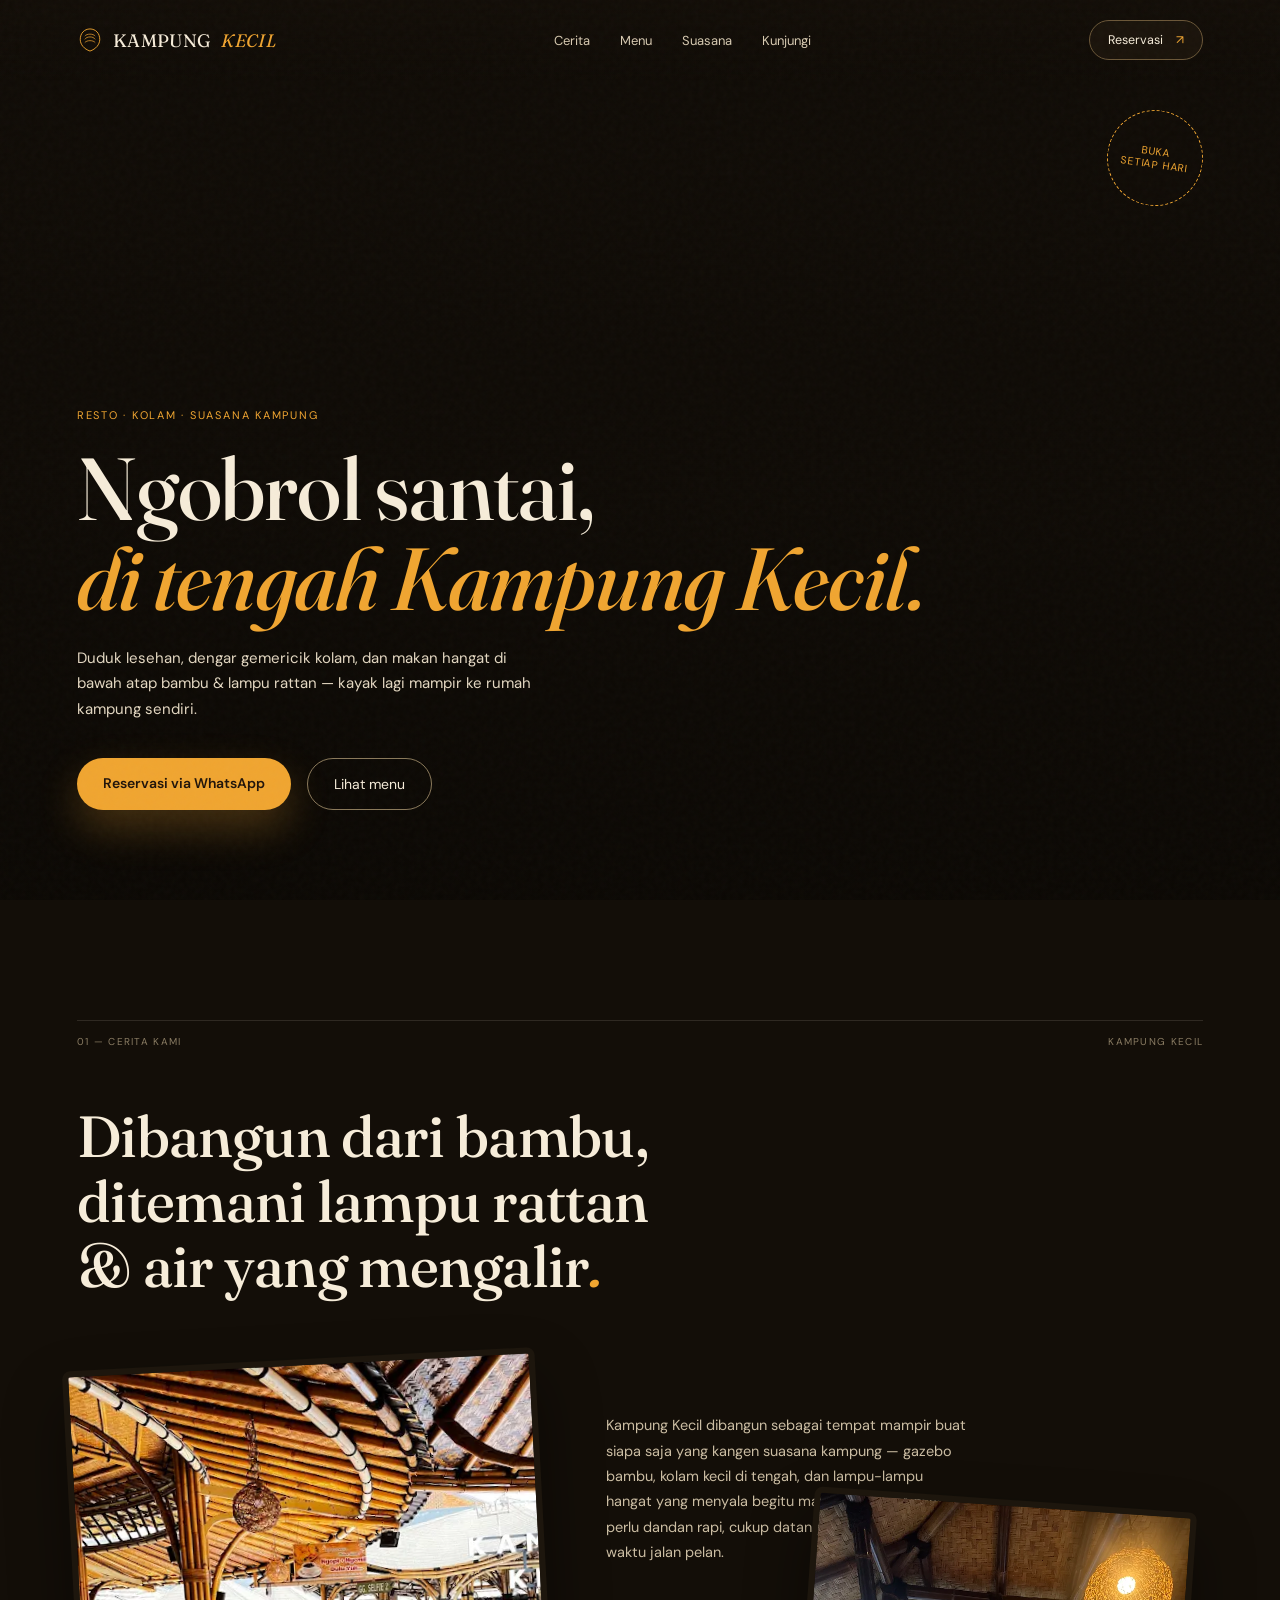
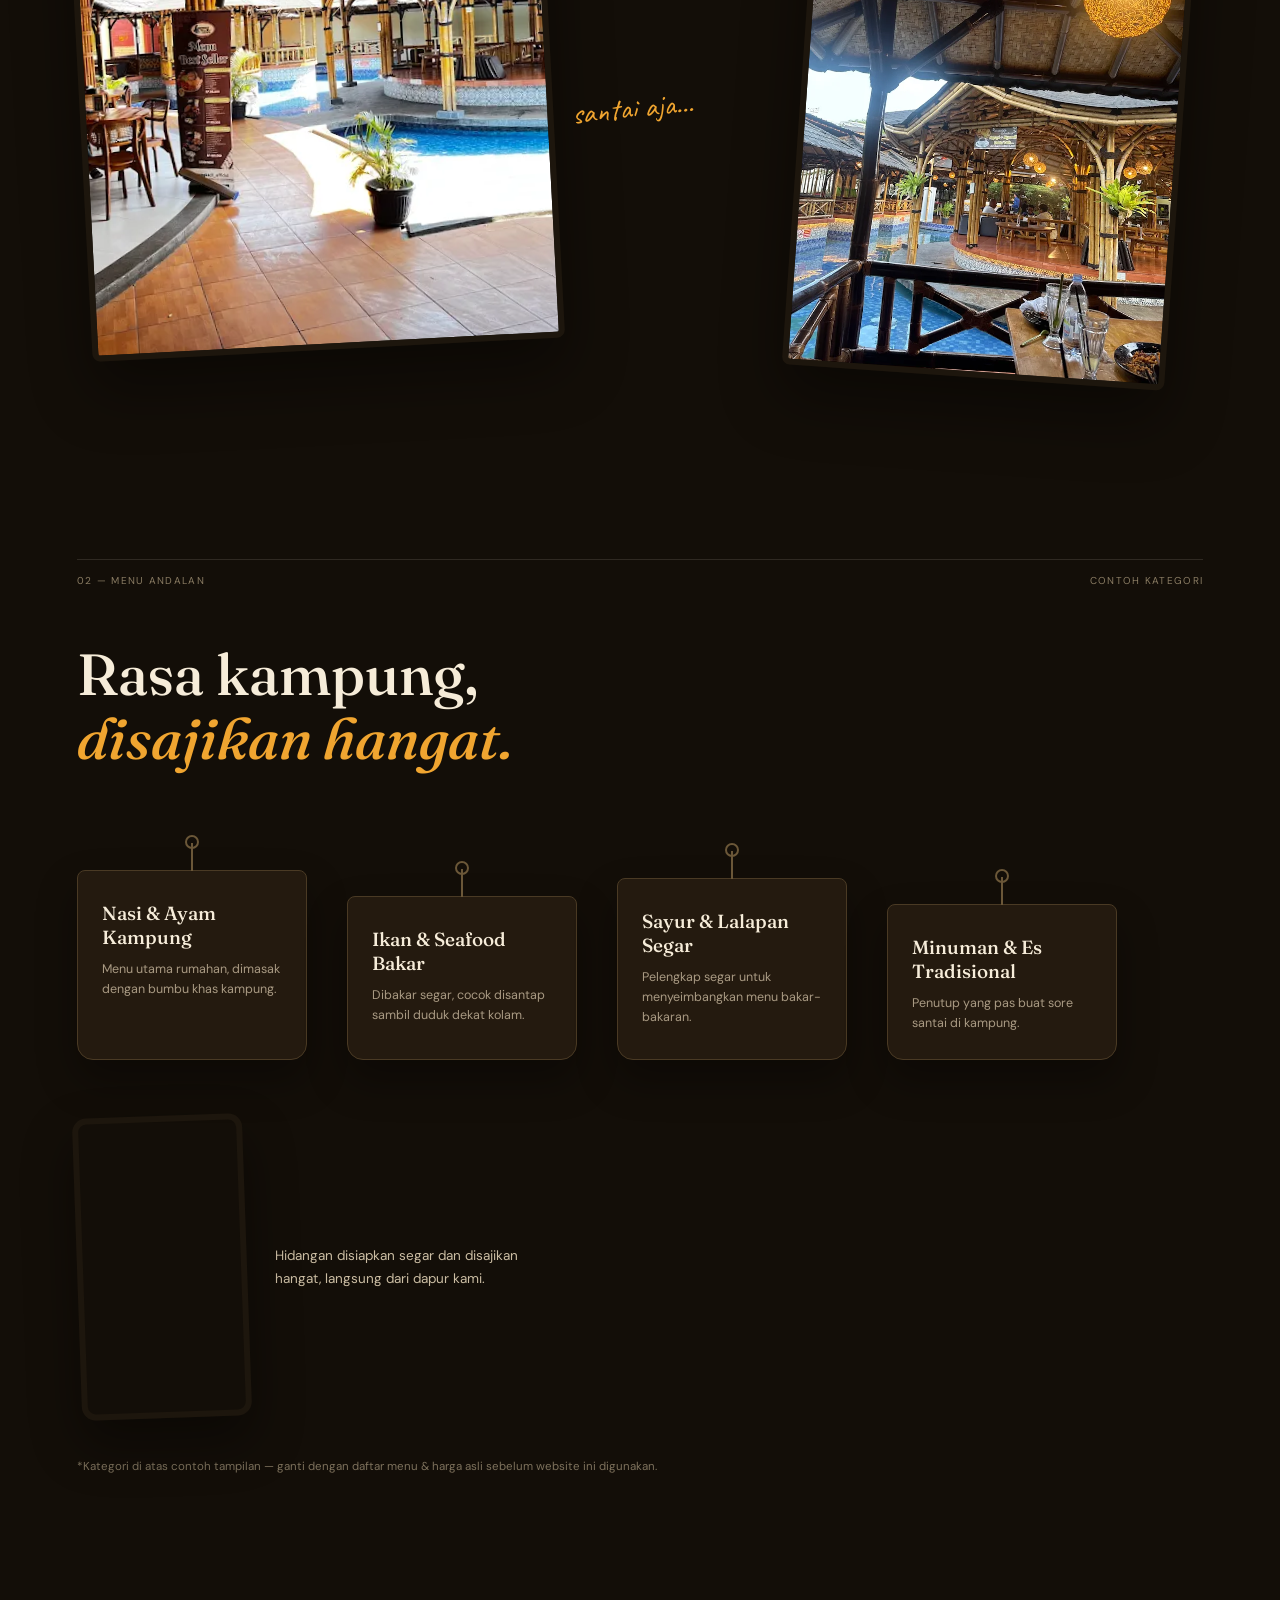
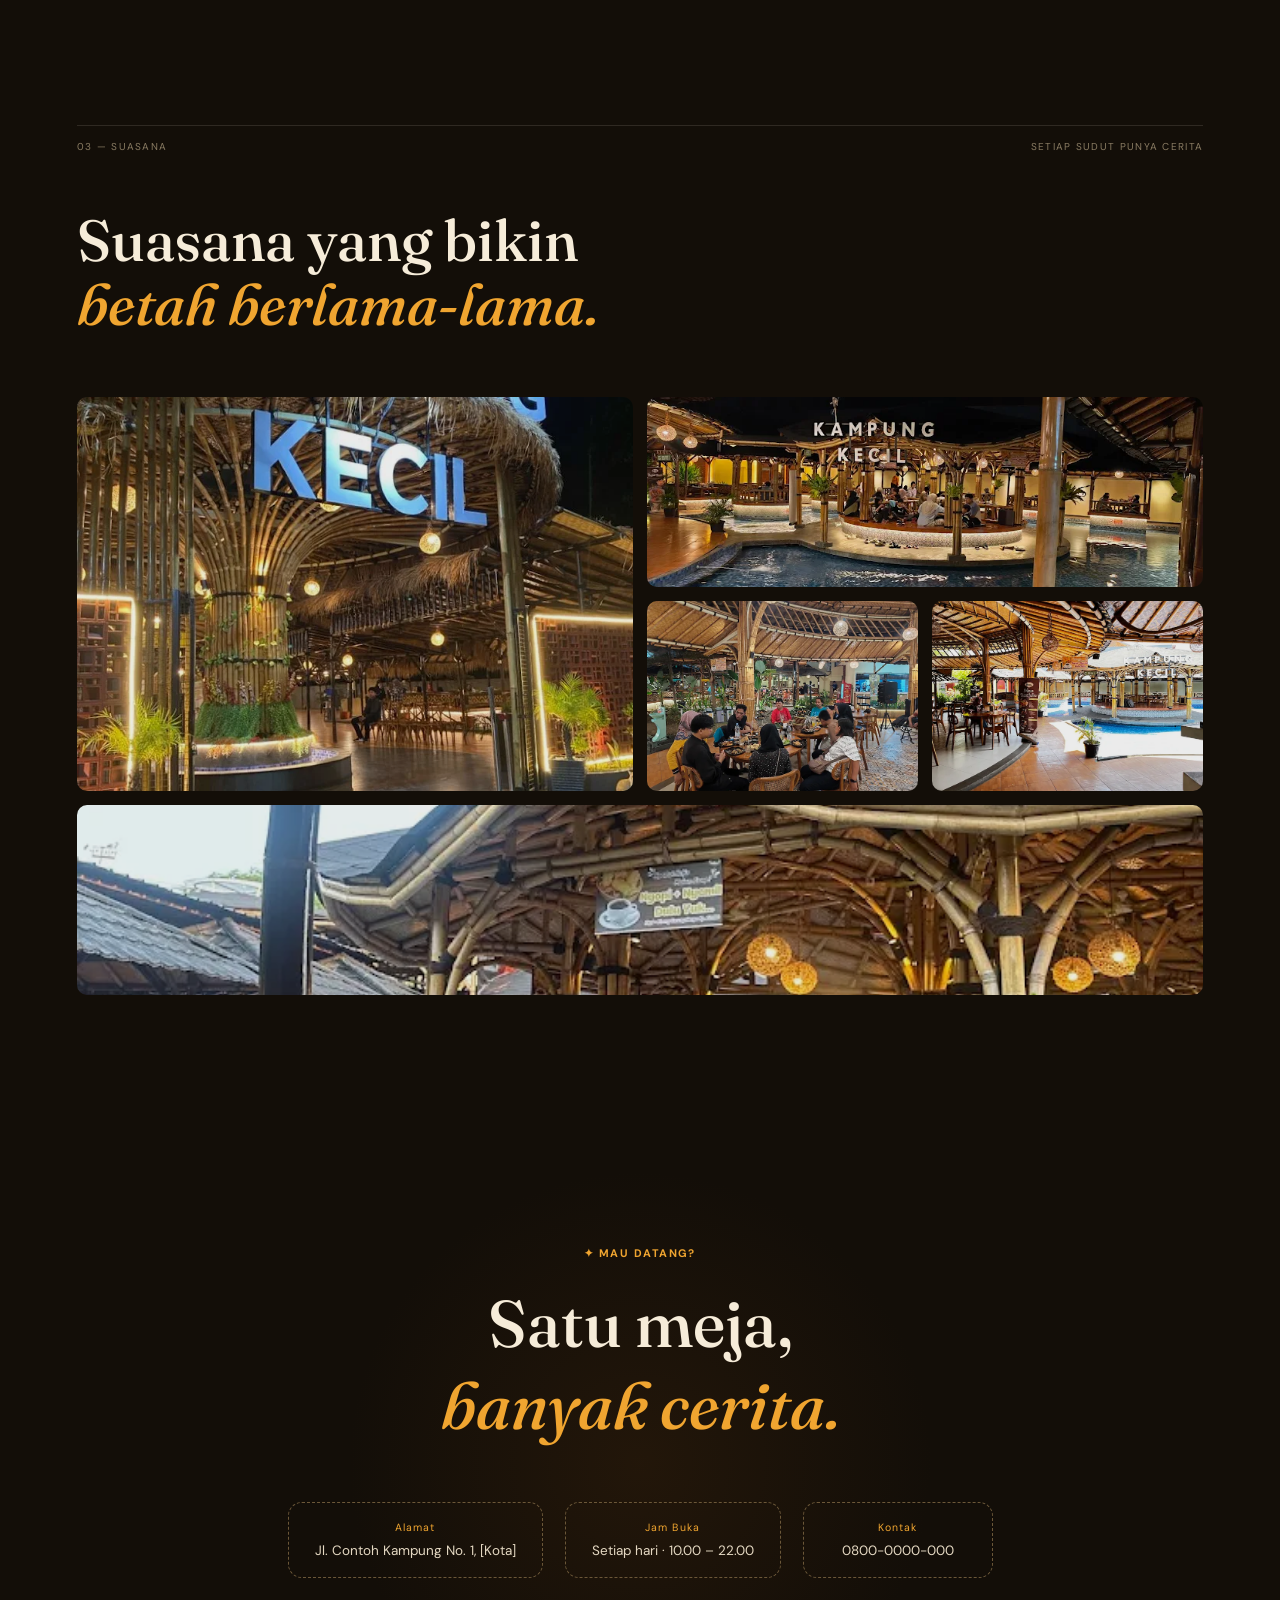
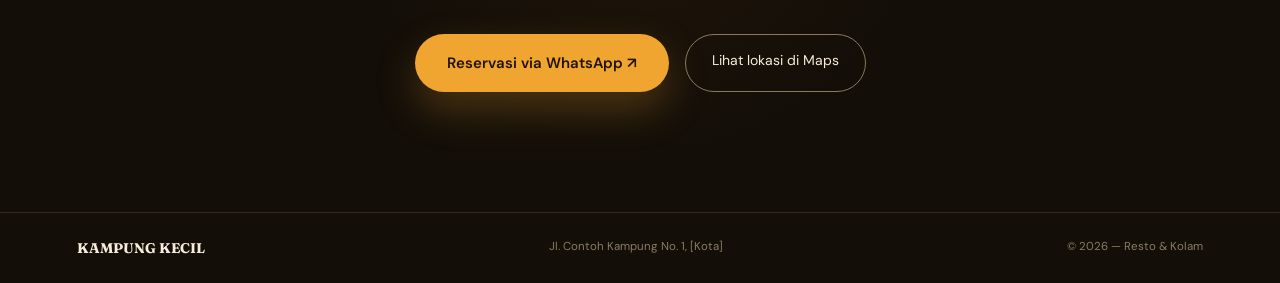
==== commit 7bf154ce: "Add files via upload" ====
--- a/index.html
+++ b/index.html
@@ -1,308 +1,133 @@
-<!DOCTYPE html>
-<html lang="id">
-<head>
-  <meta charset="UTF-8">
-  <meta name="viewport" content="width=device-width, initial-scale=1.0">
-  <title>GADverse Animation | Official Links</title>
-  <style>
-    :root {
-      --bg-dark: #040508;
-      --card-bg: #0b0d17;
-      
-      /* Warna Logo: Gerdy (Cyan), Adam (Red), Sadewa (Purple) */
-      --c-gerdy: #00f2fe;
-      --c-adam: #ff2052;
-      --c-sadewa: #a822ff;
-      
-      --text-main: #ffffff;
-      --text-sub: #8d9bb0;
-    }
-
-    * {
-      box-sizing: border-box;
-      margin: 0;
-      padding: 0;
-      font-family: -apple-system, BlinkMacSystemFont, "Segoe UI", Roboto, Helvetica, Arial, sans-serif;
-    }
-
-    body {
-      background-color: var(--bg-dark);
-      color: var(--text-main);
-      min-height: 100vh;
-      display: flex;
-      justify-content: center;
-      align-items: center;
-      padding: 24px 16px;
-      position: relative;
-      overflow-x: hidden;
-    }
-
-    /* Animated Background Cyber-Grid */
-    body::before {
-      content: '';
-      position: fixed;
-      inset: 0;
-      background: 
-        linear-gradient(rgba(0, 242, 254, 0.03) 1px, transparent 1px),
-        linear-gradient(90deg, rgba(168, 34, 255, 0.03) 1px, transparent 1px);
-      background-size: 30px 30px;
-      z-index: -2;
-    }
-
-    /* Ambient Tri-Color Ambient Glow */
-    .bg-aura {
-      position: fixed;
-      width: 350px;
-      height: 350px;
-      border-radius: 50%;
-      filter: blur(130px);
-      z-index: -1;
-      opacity: 0.35;
-      animation: auraPulse 6s ease-in-out infinite alternate;
-    }
-
-    .aura-1 { background: var(--c-gerdy); top: -50px; left: -50px; }
-    .aura-2 { background: var(--c-adam); bottom: -50px; right: -50px; }
-    .aura-3 { background: var(--c-sadewa); top: 40%; left: 50%; transform: translate(-50%, -50%); }
-
-    @keyframes auraPulse {
-      0% { opacity: 0.25; transform: scale(0.9); }
-      100% { opacity: 0.45; transform: scale(1.1); }
-    }
-
-    /* 3D Cyber Console Main Box (Bukan Kartu Pasaran) */
-    .cyber-deck {
-      width: 100%;
-      max-width: 410px;
-      background: var(--card-bg);
-      border: 2px solid rgba(255, 255, 255, 0.12);
-      border-radius: 28px;
-      padding: 36px 24px 28px;
-      text-align: center;
-      position: relative;
-      
-      /* Konstruksi Blok 3D Statis (Tebal Berdimensi) */
-      box-shadow: 
-        -8px 10px 0px 0px var(--c-sadewa),
-        -16px 18px 0px 0px rgba(0, 242, 254, 0.4),
-        0 20px 40px rgba(0, 0, 0, 0.9);
-      
-      animation: deckUnfold 0.8s cubic-bezier(0.16, 1, 0.3, 1);
-    }
-
-    /* Hiasan Sudut Cyber/HUD */
-    .cyber-corner {
-      position: absolute;
-      width: 16px;
-      height: 16px;
-      border: 3px solid transparent;
-    }
-
-    .corner-tl { top: 12px; left: 12px; border-top-color: var(--c-gerdy); border-left-color: var(--c-gerdy); }
-    .corner-tr { top: 12px; right: 12px; border-top-color: var(--c-sadewa); border-right-color: var(--c-sadewa); }
-    .corner-bl { bottom: 12px; left: 12px; border-bottom-color: var(--c-adam); border-left-color: var(--c-adam); }
-    .corner-br { bottom: 12px; right: 12px; border-bottom-color: var(--c-gerdy); border-right-color: var(--c-gerdy); }
-
-    /* Frame Logo 3D Layered */
-    .logo-3d-frame {
-      position: relative;
-      width: 115px;
-      height: 115px;
-      margin: 0 auto 20px;
-      border-radius: 50%;
-      padding: 4px;
-      background: linear-gradient(135deg, var(--c-gerdy), var(--c-adam), var(--c-sadewa));
-      box-shadow: 
-        0 0 20px rgba(0, 242, 254, 0.4),
-        0 0 30px rgba(168, 34, 255, 0.3);
-    }
-
-    .logo-img {
-      width: 100%;
-      height: 100%;
-      border-radius: 50%;
-      object-fit: cover;
-      display: block;
-      background: #000;
-      border: 3px solid #0b0d17;
-    }
-
-    /* Badge Label Anime Studio */
-    .studio-badge {
-      display: inline-block;
-      font-size: 0.7rem;
-      font-weight: 800;
-      letter-spacing: 2px;
-      color: var(--c-gerdy);
-      background: rgba(0, 242, 254, 0.1);
-      border: 1px solid rgba(0, 242, 254, 0.3);
-      padding: 4px 12px;
-      border-radius: 20px;
-      margin-bottom: 10px;
-      text-transform: uppercase;
-    }
-
-    .brand-title {
-      font-size: 1.8rem;
-      font-weight: 900;
-      letter-spacing: 1.5px;
-      background: linear-gradient(90deg, #ffffff, var(--c-gerdy) 50%, var(--c-sadewa));
-      -webkit-background-clip: text;
-      -webkit-text-fill-color: transparent;
-      margin-bottom: 6px;
-      text-transform: uppercase;
-    }
-
-    .tagline {
-      font-size: 0.95rem;
-      color: #d1d5db;
-      font-weight: 500;
-      margin-bottom: 28px;
-    }
-
-    /* Tombol Mekanis 3D Tactile (Press Button) */
-    .links-wrapper {
-      display: flex;
-      flex-direction: column;
-      gap: 18px;
-      margin-bottom: 26px;
-    }
-
-    .btn-3d {
-      position: relative;
-      display: flex;
-      align-items: center;
-      justify-content: center;
-      gap: 12px;
-      padding: 16px 20px;
-      border-radius: 16px;
-      text-decoration: none;
-      color: #ffffff;
-      font-weight: 800;
-      font-size: 1.05rem;
-      text-transform: uppercase;
-      letter-spacing: 0.5px;
-      transition: all 0.12s ease-in-out;
-      -webkit-tap-highlight-color: transparent;
-    }
-
-    /* 3D Extrusion Bevels per Sosial Media */
-    .btn-tiktok {
-      background: #0d1527;
-      border: 2px solid var(--c-gerdy);
-      box-shadow: 0 6px 0 0 var(--c-gerdy), 0 10px 20px rgba(0, 242, 254, 0.2);
-    }
-
-    .btn-youtube {
-      background: #230d13;
-      border: 2px solid var(--c-adam);
-      box-shadow: 0 6px 0 0 var(--c-adam), 0 10px 20px rgba(255, 32, 82, 0.2);
-    }
-
-    .btn-instagram {
-      background: #1d0d29;
-      border: 2px solid var(--c-sadewa);
-      box-shadow: 0 6px 0 0 var(--c-sadewa), 0 10px 20px rgba(168, 34, 255, 0.2);
-    }
-
-    /* Efek Menekan Tombol Fisik (3D Push-Down) */
-    .btn-3d:hover {
-      transform: translateY(-2px);
-    }
-
-    .btn-tiktok:hover { box-shadow: 0 8px 0 0 var(--c-gerdy), 0 0 25px rgba(0, 242, 254, 0.5); }
-    .btn-youtube:hover { box-shadow: 0 8px 0 0 var(--c-adam), 0 0 25px rgba(255, 32, 82, 0.5); }
-    .btn-instagram:hover { box-shadow: 0 8px 0 0 var(--c-sadewa), 0 0 25px rgba(168, 34, 255, 0.5); }
-
-    /* Sensasi Tekan Sakelar Saat Diklik / Disentuh */
-    .btn-3d:active {
-      transform: translateY(6px) !important;
-      box-shadow: 0 0px 0 0 transparent !important;
-    }
-
-    .btn-icon {
-      font-size: 1.3rem;
-    }
-
-    /* Teks CTA & Footer */
-    .cta-text {
-      font-size: 0.85rem;
-      color: var(--text-sub);
-      line-height: 1.5;
-      margin-bottom: 22px;
-      padding: 0 8px;
-    }
-
-    footer {
-      font-size: 0.75rem;
-      color: rgba(255, 255, 255, 0.35);
-      border-top: 1px dashed rgba(255, 255, 255, 0.12);
-      padding-top: 16px;
-    }
-
-    /* Entrance Animation */
-    @keyframes deckUnfold {
-      0% {
-        opacity: 0;
-        transform: scale(0.9) translateY(30px);
-      }
-      100% {
-        opacity: 1;
-        transform: scale(1) translateY(0);
-      }
-    }
-  </style>
-</head>
-<body>
-
-  <!-- Ambient Glow Background -->
-  <div class="bg-aura aura-1"></div>
-  <div class="bg-aura aura-2"></div>
-  <div class="bg-aura aura-3"></div>
-
-  <!-- Main Cyber Console -->
-  <main class="cyber-deck">
-    
-    <!-- Corner HUD Accents -->
-    <div class="cyber-corner corner-tl"></div>
-    <div class="cyber-corner corner-tr"></div>
-    <div class="cyber-corner corner-bl"></div>
-    <div class="cyber-corner corner-br"></div>
-
-    <!-- Header -->
-    <header>
-      <div class="logo-3d-frame">
-        <img src="logo GAD.png" alt="GADverse Animation Logo" class="logo-img">
-      </div>
-      <span class="studio-badge">Animation AI Studio</span>
-      <h1 class="brand-title">GADverse</h1>
-      <p class="tagline">Welcome to the GADverse 🎬✨</p>
-    </header>
-
-    <!-- 3D Tactile Buttons -->
-    <nav class="links-wrapper">
-      <a href="https://www.tiktok.com/@gad.verse.animation" class="btn-3d btn-tiktok" target="_blank" rel="noopener noreferrer">
-        <span class="btn-icon">🎵</span> TikTok
-      </a>
-      <a href="https://www.youtube.com/@GADverse_76" class="btn-3d btn-youtube" target="_blank" rel="noopener noreferrer">
-        <span class="btn-icon">▶️</span> YouTube
-      </a>
-      <a href="https://www.instagram.com/gad.verse.animation/" class="btn-3d btn-instagram" target="_blank" rel="noopener noreferrer">
-        <span class="btn-icon">📸</span> Instagram
-      </a>
-    </nav>
-
-    <!-- CTA Subtext -->
-    <p class="cta-text">
-      Follow perjalanan GADverse dan jangan sampai ketinggalan animasi terbaru! 🚀
-    </p>
-
-    <!-- Footer -->
-    <footer>
-      © 2026 GADverse Animation — Enter the GADverse 🌌
-    </footer>
-
-  </main>
-
-</body>
-</html>
+<!doctype html>
+<html lang="id">
+<head>
+<meta charset="utf-8"><meta name="viewport" content="width=device-width,initial-scale=1">
+<meta name="description" content="Kampung Kecil — resto bambu dengan kolam & suasana lampu rattan, tempat ngobrol santai ala kampung.">
+<title>Kampung Kecil — Resto & Kolam</title>
+<link rel="preconnect" href="https://fonts.googleapis.com"><link rel="preconnect" href="https://fonts.gstatic.com" crossorigin>
+<link href="https://fonts.googleapis.com/css2?family=Fraunces:ital,wght@0,400;0,500;0,600;1,500;1,600&family=DM+Sans:wght@400;500;600;700&family=Caveat:wght@600&display=swap" rel="stylesheet">
+<link rel="stylesheet" href="style.css">
+</head>
+<body>
+
+<header class="nav">
+  <a class="brand" href="#">
+    <svg viewBox="0 0 40 40" class="brand-mark"><path d="M20 3 C11 3 5 10 5 19 C5 27 11 34 20 37 C29 34 35 27 35 19 C35 10 29 3 20 3Z" fill="none" stroke="currentColor" stroke-width="1.4"/><path d="M12 19c3-5 13-5 16 0M12 24c3-4 13-4 16 0M12 14c3-4 13-4 16 0" fill="none" stroke="currentColor" stroke-width="1.1"/></svg>
+    KAMPUNG <i>KECIL</i>
+  </a>
+  <nav><a href="#cerita">Cerita</a><a href="#menu">Menu</a><a href="#suasana">Suasana</a><a href="#kunjungi">Kunjungi</a></nav>
+  <a class="nav-cta" href="https://wa.me/628000000000?text=Halo%20Kampung%20Kecil%2C%20saya%20ingin%20reservasi." target="_blank" rel="noopener">Reservasi <span>↗</span></a>
+</header>
+
+<main>
+
+<section class="hero">
+  <video class="hero-video" autoplay muted loop playsinline poster="assets/kampung-kecil-hero-poster.jpg">
+    <source src="assets/kampung-kecil-hero.mp4" type="video/mp4">
+  </video>
+  <div class="hero-overlay"></div>
+  
+  <!-- Tombol suara (soundToggle) dihapus sesuai permintaan agar tidak ada notif/tombol -->
+  
+  <div class="hero-content">
+    <div class="hero-tag">RESTO &middot; KOLAM &middot; SUASANA KAMPUNG</div>
+    <h1>Ngobrol santai,<br><i>di tengah Kampung Kecil.</i></h1>
+    <p class="hero-desc">Duduk lesehan, dengar gemericik kolam, dan makan hangat di bawah atap bambu &amp; lampu rattan &mdash; kayak lagi mampir ke rumah kampung sendiri.</p>
+    <div class="hero-cta">
+      <a class="btn-lantern" href="https://wa.me/628000000000?text=Halo%20Kampung%20Kecil%2C%20saya%20ingin%20reservasi." target="_blank" rel="noopener">Reservasi via WhatsApp</a>
+      <a class="btn-outline" href="#menu">Lihat menu</a>
+    </div>
+  </div>
+  <div class="hero-badge">BUKA<br>SETIAP HARI</div>
+</section>
+
+<section id="cerita" class="section cerita">
+  <div class="section-meta"><span>01 &mdash; CERITA KAMI</span><span>KAMPUNG KECIL</span></div>
+  <div class="cerita-body">
+    <h2>Dibangun dari bambu,<br>ditemani lampu rattan<br>& air yang mengalir<i>.</i></h2>
+    <div class="cerita-collage">
+      <figure class="c-photo c-photo-a"><img src="assets/kampung-kecil-pool-day.webp" alt="Area kolam Kampung Kecil di siang hari" loading="lazy"></figure>
+      <figure class="c-photo c-photo-b"><img src="assets/kampung-kecil-balcony.webp" alt="Meja makan menghadap kolam di Kampung Kecil" loading="lazy"></figure>
+      <p class="cerita-text">Kampung Kecil dibangun sebagai tempat mampir buat siapa saja yang kangen suasana kampung &mdash; gazebo bambu, kolam kecil di tengah, dan lampu-lampu hangat yang menyala begitu matahari turun. Nggak perlu dandan rapi, cukup datang, duduk, dan biarkan waktu jalan pelan.</p>
+      <span class="cerita-scribble">santai aja&hellip;</span>
+    </div>
+  </div>
+</section>
+
+<section id="menu" class="section menu">
+  <div class="section-meta"><span>02 &mdash; MENU ANDALAN</span><span>CONTOH KATEGORI</span></div>
+  <h2>Rasa kampung,<br><i>disajikan hangat.</i></h2>
+  <div class="menu-board">
+    <div class="sign"><h3>Nasi &amp; Ayam Kampung</h3><p>Menu utama rumahan, dimasak dengan bumbu khas kampung.</p></div>
+    <div class="sign"><h3>Ikan &amp; Seafood Bakar</h3><p>Dibakar segar, cocok disantap sambil duduk dekat kolam.</p></div>
+    <div class="sign"><h3>Sayur &amp; Lalapan Segar</h3><p>Pelengkap segar untuk menyeimbangkan menu bakar-bakaran.</p></div>
+    <div class="sign"><h3>Minuman &amp; Es Tradisional</h3><p>Penutup yang pas buat sore santai di kampung.</p></div>
+  </div>
+  <div class="menu-highlight">
+    <video class="menu-video" autoplay muted loop playsinline poster="assets/kampung-kecil-food-poster.jpg">
+      <source src="assets/kampung-kecil-food.mp4" type="video/mp4">
+    </video>
+    <p>Hidangan disiapkan segar dan disajikan hangat, langsung dari dapur kami.</p>
+  </div>
+  <p class="menu-note">*Kategori di atas contoh tampilan &mdash; ganti dengan daftar menu &amp; harga asli sebelum website ini digunakan.</p>
+</section>
+
+<section id="suasana" class="section suasana">
+  <div class="section-meta"><span>03 &mdash; SUASANA</span><span>SETIAP SUDUT PUNYA CERITA</span></div>
+  <h2>Suasana yang bikin<br><i>betah berlama-lama.</i></h2>
+  <div class="gallery-grid">
+    <figure class="g1"><img src="assets/kampung-kecil-entrance.webp" alt="Gerbang masuk Kampung Kecil dengan atap bambu" loading="lazy"><figcaption>Gerbang masuk</figcaption></figure>
+    <figure class="g2"><img src="assets/kampung-kecil-pool-night.webp" alt="Area kolam Kampung Kecil di malam hari" loading="lazy"><figcaption>Kolam saat malam</figcaption></figure>
+    <figure class="g3"><img src="assets/kampung-kecil-dining.webp" alt="Suasana makan bersama di Kampung Kecil" loading="lazy"><figcaption>Makan bersama</figcaption></figure>
+    <figure class="g4"><img src="assets/kampung-kecil-pool-day.webp" alt="Panggung tengah dikelilingi kolam" loading="lazy"><figcaption>Panggung tengah</figcaption></figure>
+    <figure class="g5"><img src="assets/kampung-kecil-balcony.webp" alt="Meja makan di teras menghadap kolam" loading="lazy"><figcaption>Teras tepi kolam</figcaption></figure>
+  </div>
+</section>
+
+<section id="kunjungi" class="section kunjungi">
+  <p class="kicker">&#10022; MAU DATANG?</p>
+  <h2>Satu meja,<br><i>banyak cerita.</i></h2>
+  <div class="info-tags">
+    <div class="tag-card"><span>Alamat</span><p>Jl. Contoh Kampung No. 1, [Kota]</p></div>
+    <div class="tag-card"><span>Jam Buka</span><p>Setiap hari &middot; 10.00 &ndash; 22.00</p></div>
+    <div class="tag-card"><span>Kontak</span><p>0800-0000-000</p></div>
+  </div>
+  <div class="kunjungi-cta">
+    <a class="btn-lantern big" href="https://wa.me/628000000000?text=Halo%20Kampung%20Kecil%2C%20saya%20ingin%20reservasi." target="_blank" rel="noopener">Reservasi via WhatsApp ↗</a>
+    <a class="btn-outline" href="https://www.google.com/maps/search/?api=1&query=Kampung%20Kecil%20Resto" target="_blank" rel="noopener">Lihat lokasi di Maps</a>
+  </div>
+</section>
+
+</main>
+
+<footer>
+  <b>KAMPUNG KECIL</b>
+  <span>Jl. Contoh Kampung No. 1, [Kota]</span>
+  <span>&copy; 2026 &mdash; Resto &amp; Kolam</span>
+</footer>
+
+<!-- ==== BACKGROUND MUSIC HIDDEN (No Buttons/Notif) ==== -->
+<!-- Pastikan mengganti 'assets/background-music.mp3' dengan path file lagu Anda -->
+<audio id="bgMusic" loop autoplay style="display:none;" hidden>
+  <source src="assets/background-music.mp3" type="audio/mpeg">
+</audio>
+
+<script>
+  // Script untuk menangani autoplay yang biasanya di-block oleh browser (Chrome/Safari)
+  // Musik akan ter-play secara background otomatis saat user pertama kali scroll/klik halaman (interaksi sekecil apapun)
+  const bgMusic = document.getElementById('bgMusic');
+  
+  // Coba play langsung
+  let playPromise = bgMusic.play();
+  if (playPromise !== undefined) {
+    playPromise.catch(error => {
+      // Jika diblokir oleh browser, putar saat ada interaksi pertama
+      document.addEventListener('click', () => { bgMusic.play(); }, { once: true });
+      document.addEventListener('scroll', () => { bgMusic.play(); }, { once: true });
+      document.addEventListener('touchstart', () => { bgMusic.play(); }, { once: true });
+    });
+  }
+</script>
+
+<script src="script.js"></script>
+</body></html>
--- a/style.css
+++ b/style.css
@@ -0,0 +1,132 @@
+*{box-sizing:border-box}
+html{scroll-behavior:smooth}
+:root{
+  --night:#130e08;
+  --night-soft:#1d160d;
+  --bamboo:#c99a5b;
+  --lantern:#f0a530;
+  --water:#2c8e92;
+  --cream:#f6ecd9;
+  --muted:#a99a83;
+  --line:rgba(246,236,217,.12);
+}
+body{margin:0;background:var(--night);color:var(--cream);font-family:"DM Sans",sans-serif;overflow-x:hidden}
+a{color:inherit;text-decoration:none}
+img{display:block;max-width:100%}
+body:before{content:"";position:fixed;inset:0;pointer-events:none;opacity:.04;z-index:100;background-image:url("data:image/svg+xml,%3Csvg viewBox='0 0 180 180' xmlns='http://www.w3.org/2000/svg'%3E%3Cfilter id='n'%3E%3CfeTurbulence type='fractalNoise' baseFrequency='.9' numOctaves='3' stitchTiles='stitch'/%3E%3C/filter%3E%3Crect width='100%25' height='100%25' filter='url(%23n)' opacity='.7'/%3E%3C/svg%3E")}
+
+/* nav */
+.nav{height:80px;padding:0 6vw;display:flex;align-items:center;justify-content:space-between;position:fixed;top:0;left:0;right:0;z-index:50;background:linear-gradient(180deg,#130e08cc,transparent)}
+.brand{display:flex;align-items:center;gap:10px;font-family:"Fraunces";font-size:18px;letter-spacing:.02em}
+.brand i{font-style:italic;color:var(--lantern)}
+.brand-mark{width:26px;height:26px;color:var(--lantern)}
+.nav nav{display:flex;gap:30px;font-size:13px;color:#d8cbb2}
+.nav nav a:hover{color:#fff}
+.nav-cta{border:1px solid #6b5738;border-radius:50px;padding:11px 18px;font-size:12.5px;background:#1d160dcc}
+.nav-cta span{margin-left:10px;color:var(--lantern)}
+
+/* hero — real video footage, not an illustrated mockup */
+.hero{min-height:100vh;position:relative;overflow:hidden}
+.hero-video{position:absolute;inset:0;width:100%;height:100%;object-fit:cover;z-index:0}
+.hero-overlay{position:absolute;inset:0;z-index:1;background:linear-gradient(180deg, rgba(11,8,4,.35), rgba(11,8,4,.55) 55%, rgba(11,8,4,.94))}
+.sound-toggle{position:absolute;z-index:3;top:100px;left:6vw;display:flex;align-items:center;gap:8px;background:#130e08b3;border:1px solid #6b5738;color:var(--cream);padding:10px 16px;border-radius:50px;font-size:12.5px;cursor:pointer;backdrop-filter:blur(6px)}
+.sound-toggle:hover{border-color:var(--lantern)}
+.hero-content{position:relative;z-index:2;min-height:100vh;display:flex;flex-direction:column;justify-content:flex-end;padding:0 6vw 90px}
+.hero-tag{font-size:11px;letter-spacing:.16em;color:var(--lantern);margin-bottom:22px}
+.hero h1{font-family:"Fraunces";font-weight:500;font-size:clamp(38px,7vw,88px);line-height:1.02;letter-spacing:-.01em;margin:0 0 22px;max-width:15em}
+.hero h1 i{font-style:italic;color:var(--lantern);font-weight:500}
+.hero-desc{max-width:460px;color:#e4d8c2;line-height:1.7;font-size:15px;margin:0 0 36px}
+.hero-cta{display:flex;gap:16px;flex-wrap:wrap}
+.btn-lantern{background:var(--lantern);color:#20140a;font-weight:600;padding:16px 26px;border-radius:50px;font-size:14px;box-shadow:0 18px 40px #f0a53040}
+.btn-outline{border:1px solid #8a795a;padding:16px 26px;border-radius:50px;font-size:14px;color:var(--cream)}
+.hero-badge{position:absolute;z-index:2;top:110px;right:6vw;width:96px;height:96px;border:1.5px dashed var(--lantern);border-radius:50%;display:flex;align-items:center;justify-content:center;text-align:center;font-size:10.5px;letter-spacing:.08em;color:var(--lantern);transform:rotate(8deg);background:#130e0866}
+
+.section{padding:120px 6vw}
+.section-meta{display:flex;justify-content:space-between;border-top:1px solid var(--line);padding-top:14px;color:#8a7c63;font-size:10px;letter-spacing:.13em}
+
+/* cerita — scrapbook collage, not a symmetric two-column split */
+.cerita-body h2{font-family:"Fraunces";font-weight:500;font-size:clamp(32px,4.6vw,58px);line-height:1.12;letter-spacing:-.01em;margin:56px 0 60px;max-width:11em}
+.cerita-body h2 i{color:var(--lantern);font-style:italic}
+.cerita-collage{position:relative;min-height:560px}
+.c-photo{margin:0;position:absolute;border-radius:8px;overflow:hidden;box-shadow:0 30px 60px #00000066;border:6px solid var(--night-soft)}
+.c-photo img{width:100%;height:100%;object-fit:cover}
+.c-photo-a{width:42%;left:0;top:0;transform:rotate(-3deg);aspect-ratio:4/5}
+.c-photo-b{width:34%;right:2%;top:140px;transform:rotate(4deg);aspect-ratio:4/5;z-index:2}
+.cerita-text{position:absolute;left:47%;top:40px;width:32%;color:#cbbda3;line-height:1.75;font-size:14.5px}
+.cerita-scribble{position:absolute;left:44%;top:330px;font-family:"Caveat";font-size:30px;color:var(--lantern);transform:rotate(-6deg)}
+
+/* menu — hanging wooden signs, staggered like real signage */
+.menu h2{font-family:"Fraunces";font-weight:500;font-size:clamp(32px,4.6vw,58px);line-height:1.1;margin:56px 0 90px}
+.menu h2 i{color:var(--lantern);font-style:italic}
+.menu-board{display:flex;gap:40px;flex-wrap:wrap;padding-top:10px}
+.sign{position:relative;background:#241a0f;border:1px solid #4a3a24;border-radius:8px 8px 16px 16px;padding:30px 24px 26px;width:230px;box-shadow:0 20px 40px #00000055}
+.sign:before{content:"";position:absolute;top:-28px;left:50%;transform:translateX(-50%);width:2px;height:28px;background:#6b5738}
+.sign:after{content:"";position:absolute;top:-36px;left:50%;transform:translateX(-50%);width:10px;height:10px;border-radius:50%;border:2px solid #6b5738}
+.menu-board .sign:nth-child(2){margin-top:26px}
+.menu-board .sign:nth-child(3){margin-top:8px}
+.menu-board .sign:nth-child(4){margin-top:34px}
+.sign h3{font-family:"Fraunces";font-size:19px;margin:0 0 10px;font-weight:500}
+.sign p{margin:0;color:#a99a83;font-size:12.5px;line-height:1.6}
+.menu-highlight{display:flex;align-items:center;gap:28px;flex-wrap:wrap;margin-top:56px}
+.menu-video{width:170px;aspect-ratio:9/16;object-fit:cover;border-radius:14px;border:6px solid var(--night-soft);box-shadow:0 24px 50px #00000066;transform:rotate(-2deg)}
+.menu-highlight p{max-width:260px;color:#cbbda3;font-size:13.5px;line-height:1.7}
+.menu-note{margin-top:40px;color:#7d715c;font-size:11.5px}
+
+/* suasana — organic bento gallery from real photography */
+.suasana h2{font-family:"Fraunces";font-weight:500;font-size:clamp(32px,4.6vw,58px);line-height:1.1;margin:56px 0 60px}
+.suasana h2 i{color:var(--lantern);font-style:italic}
+.gallery-grid{display:grid;grid-template-columns:repeat(4,1fr);grid-auto-rows:190px;gap:14px}
+.gallery-grid figure{margin:0;position:relative;border-radius:10px;overflow:hidden}
+.gallery-grid img{width:100%;height:100%;object-fit:cover;transition:transform .6s,filter .6s;filter:brightness(.92)}
+.gallery-grid figure:hover img{transform:scale(1.05);filter:brightness(1.05)}
+.gallery-grid figcaption{position:absolute;left:14px;bottom:12px;font-size:11px;letter-spacing:.05em;color:var(--cream);background:#00000070;padding:5px 10px;border-radius:20px;opacity:0;transition:opacity .3s}
+.gallery-grid figure:hover figcaption{opacity:1}
+.g1{grid-column:1/3;grid-row:1/3}
+.g2{grid-column:3/5;grid-row:1/2}
+.g3{grid-column:3/4;grid-row:2/3}
+.g4{grid-column:4/5;grid-row:2/3}
+.g5{grid-column:1/5;grid-row:3/4}
+
+/* kunjungi — warm CTA */
+.kunjungi{text-align:center;background:radial-gradient(circle at center,#3a230c66,transparent 40%)}
+.kicker{font-size:11px;color:var(--lantern);font-weight:700;letter-spacing:.13em}
+.kunjungi h2{font-family:"Fraunces";font-weight:500;font-size:clamp(32px,5.2vw,66px);margin:22px 0 56px}
+.kunjungi h2 i{color:var(--lantern);font-style:italic}
+.info-tags{display:flex;justify-content:center;gap:22px;flex-wrap:wrap;margin-bottom:56px}
+.tag-card{border:1px dashed #6b5738;border-radius:14px;padding:18px 26px;min-width:190px}
+.tag-card span{display:block;font-size:10.5px;letter-spacing:.1em;color:var(--lantern);margin-bottom:8px}
+.tag-card p{margin:0;font-size:13.5px;color:#e4d8c2}
+.kunjungi-cta{display:flex;justify-content:center;gap:16px;flex-wrap:wrap}
+.btn-lantern.big{padding:19px 32px;font-size:15px}
+
+footer{border-top:1px solid var(--line);padding:26px 6vw;display:flex;justify-content:space-between;flex-wrap:wrap;gap:10px;color:#8a7c63;font-size:11.5px}
+footer b{font-family:"Fraunces";color:var(--cream);font-size:14px}
+
+@media(max-width:900px){
+  .nav nav{display:none}
+  .cerita-collage{min-height:auto;display:flex;flex-direction:column;gap:20px;position:static}
+  .c-photo{position:static;width:100%;transform:none;aspect-ratio:16/10}
+  .cerita-text{position:static;width:100%}
+  .cerita-scribble{position:static;display:inline-block;margin-top:8px}
+  .gallery-grid{grid-template-columns:1fr 1fr;grid-auto-rows:170px}
+  .g1{grid-column:1/3;grid-row:1/2}
+  .g2{grid-column:1/2;grid-row:2/3}
+  .g3{grid-column:2/3;grid-row:2/3}
+  .g4{grid-column:1/2;grid-row:3/4}
+  .g5{grid-column:2/3;grid-row:3/4}
+  .section{padding:90px 6vw}
+  .hero-badge{top:100px;right:5vw;width:82px;height:82px}
+  .sound-toggle{top:auto;bottom:210px;left:5vw}
+  .menu-highlight{gap:20px}
+  .menu-video{width:130px}
+}
+@media(max-width:520px){
+  .nav-cta{padding:9px 14px;font-size:11px}
+  .hero{padding-bottom:70px}
+  .hero-desc{font-size:13px}
+  .btn-lantern,.btn-outline{padding:14px 20px;font-size:13px}
+  .menu-board{gap:26px}
+  .sign{width:100%}
+  .menu-board .sign:nth-child(2),.menu-board .sign:nth-child(3),.menu-board .sign:nth-child(4){margin-top:0}
+  footer{flex-direction:column}
+}
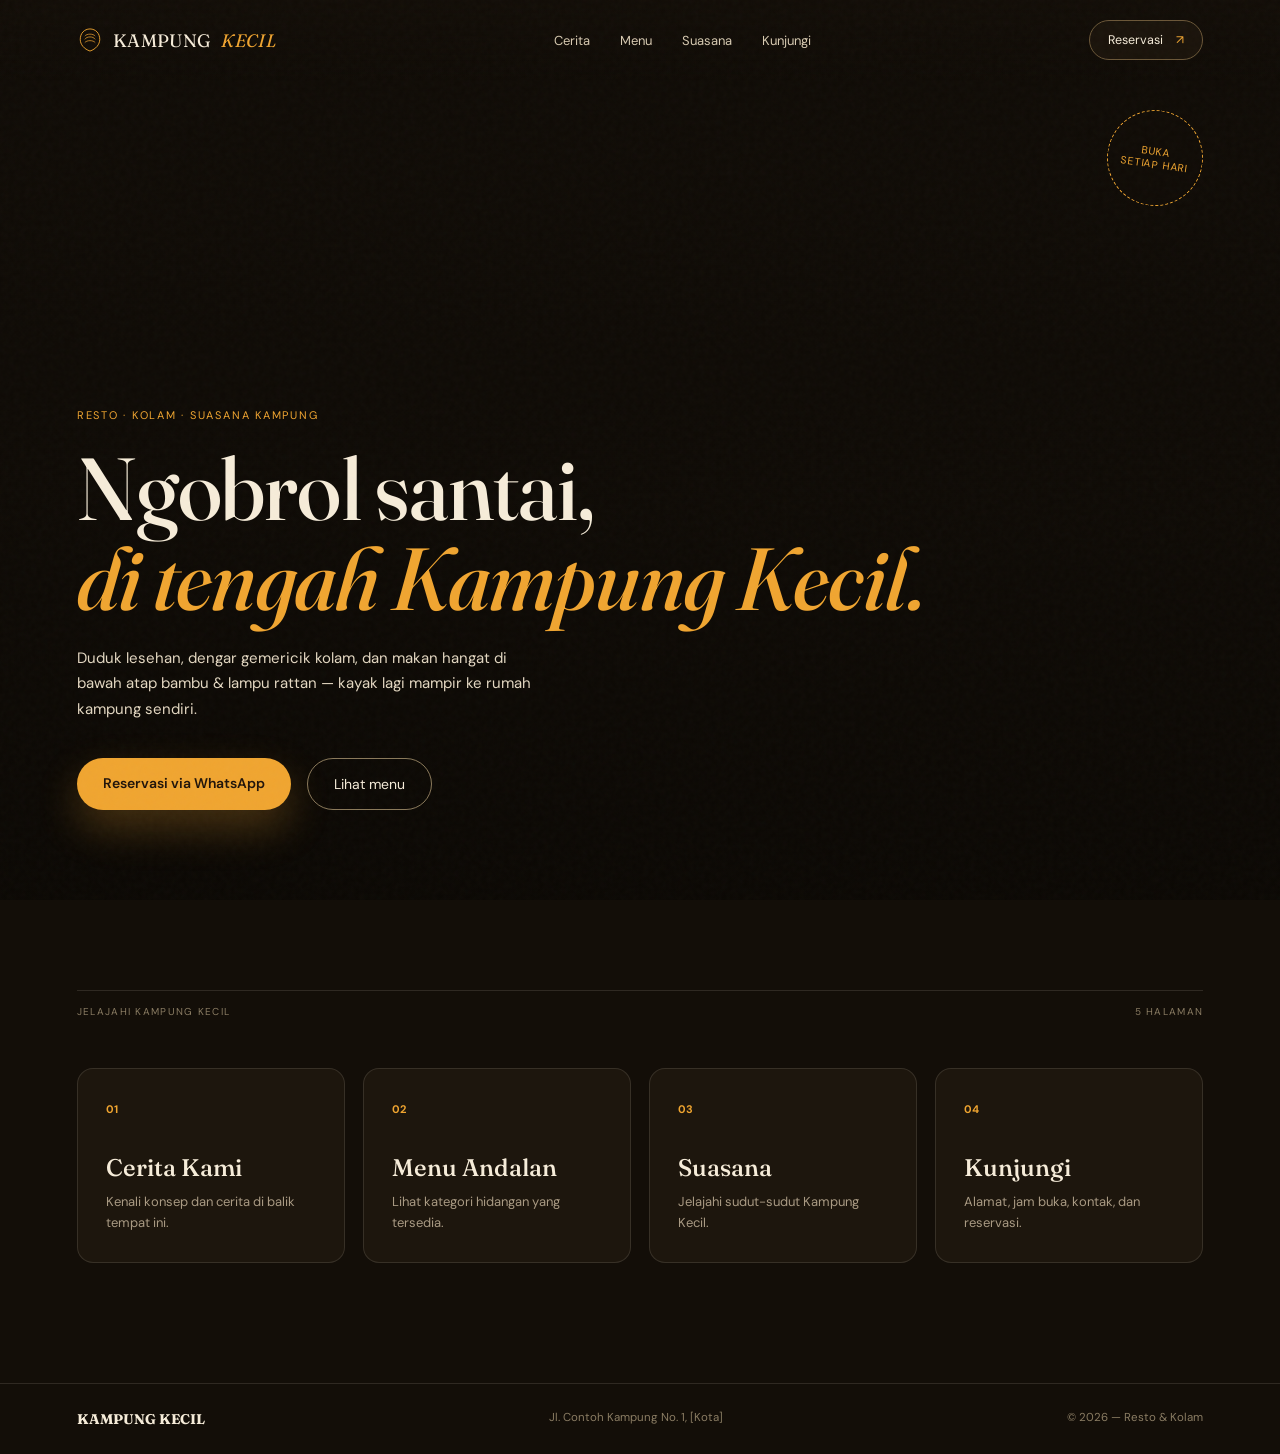
==== commit 5046cd39: "Add files via upload" ====
--- a/index.html
+++ b/index.html
@@ -1,133 +1 @@
-<!doctype html>
-<html lang="id">
-<head>
-<meta charset="utf-8"><meta name="viewport" content="width=device-width,initial-scale=1">
-<meta name="description" content="Kampung Kecil — resto bambu dengan kolam & suasana lampu rattan, tempat ngobrol santai ala kampung.">
-<title>Kampung Kecil — Resto & Kolam</title>
-<link rel="preconnect" href="https://fonts.googleapis.com"><link rel="preconnect" href="https://fonts.gstatic.com" crossorigin>
-<link href="https://fonts.googleapis.com/css2?family=Fraunces:ital,wght@0,400;0,500;0,600;1,500;1,600&family=DM+Sans:wght@400;500;600;700&family=Caveat:wght@600&display=swap" rel="stylesheet">
-<link rel="stylesheet" href="style.css">
-</head>
-<body>
-
-<header class="nav">
-  <a class="brand" href="#">
-    <svg viewBox="0 0 40 40" class="brand-mark"><path d="M20 3 C11 3 5 10 5 19 C5 27 11 34 20 37 C29 34 35 27 35 19 C35 10 29 3 20 3Z" fill="none" stroke="currentColor" stroke-width="1.4"/><path d="M12 19c3-5 13-5 16 0M12 24c3-4 13-4 16 0M12 14c3-4 13-4 16 0" fill="none" stroke="currentColor" stroke-width="1.1"/></svg>
-    KAMPUNG <i>KECIL</i>
-  </a>
-  <nav><a href="#cerita">Cerita</a><a href="#menu">Menu</a><a href="#suasana">Suasana</a><a href="#kunjungi">Kunjungi</a></nav>
-  <a class="nav-cta" href="https://wa.me/628000000000?text=Halo%20Kampung%20Kecil%2C%20saya%20ingin%20reservasi." target="_blank" rel="noopener">Reservasi <span>↗</span></a>
-</header>
-
-<main>
-
-<section class="hero">
-  <video class="hero-video" autoplay muted loop playsinline poster="assets/kampung-kecil-hero-poster.jpg">
-    <source src="assets/kampung-kecil-hero.mp4" type="video/mp4">
-  </video>
-  <div class="hero-overlay"></div>
-  
-  <!-- Tombol suara (soundToggle) dihapus sesuai permintaan agar tidak ada notif/tombol -->
-  
-  <div class="hero-content">
-    <div class="hero-tag">RESTO &middot; KOLAM &middot; SUASANA KAMPUNG</div>
-    <h1>Ngobrol santai,<br><i>di tengah Kampung Kecil.</i></h1>
-    <p class="hero-desc">Duduk lesehan, dengar gemericik kolam, dan makan hangat di bawah atap bambu &amp; lampu rattan &mdash; kayak lagi mampir ke rumah kampung sendiri.</p>
-    <div class="hero-cta">
-      <a class="btn-lantern" href="https://wa.me/628000000000?text=Halo%20Kampung%20Kecil%2C%20saya%20ingin%20reservasi." target="_blank" rel="noopener">Reservasi via WhatsApp</a>
-      <a class="btn-outline" href="#menu">Lihat menu</a>
-    </div>
-  </div>
-  <div class="hero-badge">BUKA<br>SETIAP HARI</div>
-</section>
-
-<section id="cerita" class="section cerita">
-  <div class="section-meta"><span>01 &mdash; CERITA KAMI</span><span>KAMPUNG KECIL</span></div>
-  <div class="cerita-body">
-    <h2>Dibangun dari bambu,<br>ditemani lampu rattan<br>& air yang mengalir<i>.</i></h2>
-    <div class="cerita-collage">
-      <figure class="c-photo c-photo-a"><img src="assets/kampung-kecil-pool-day.webp" alt="Area kolam Kampung Kecil di siang hari" loading="lazy"></figure>
-      <figure class="c-photo c-photo-b"><img src="assets/kampung-kecil-balcony.webp" alt="Meja makan menghadap kolam di Kampung Kecil" loading="lazy"></figure>
-      <p class="cerita-text">Kampung Kecil dibangun sebagai tempat mampir buat siapa saja yang kangen suasana kampung &mdash; gazebo bambu, kolam kecil di tengah, dan lampu-lampu hangat yang menyala begitu matahari turun. Nggak perlu dandan rapi, cukup datang, duduk, dan biarkan waktu jalan pelan.</p>
-      <span class="cerita-scribble">santai aja&hellip;</span>
-    </div>
-  </div>
-</section>
-
-<section id="menu" class="section menu">
-  <div class="section-meta"><span>02 &mdash; MENU ANDALAN</span><span>CONTOH KATEGORI</span></div>
-  <h2>Rasa kampung,<br><i>disajikan hangat.</i></h2>
-  <div class="menu-board">
-    <div class="sign"><h3>Nasi &amp; Ayam Kampung</h3><p>Menu utama rumahan, dimasak dengan bumbu khas kampung.</p></div>
-    <div class="sign"><h3>Ikan &amp; Seafood Bakar</h3><p>Dibakar segar, cocok disantap sambil duduk dekat kolam.</p></div>
-    <div class="sign"><h3>Sayur &amp; Lalapan Segar</h3><p>Pelengkap segar untuk menyeimbangkan menu bakar-bakaran.</p></div>
-    <div class="sign"><h3>Minuman &amp; Es Tradisional</h3><p>Penutup yang pas buat sore santai di kampung.</p></div>
-  </div>
-  <div class="menu-highlight">
-    <video class="menu-video" autoplay muted loop playsinline poster="assets/kampung-kecil-food-poster.jpg">
-      <source src="assets/kampung-kecil-food.mp4" type="video/mp4">
-    </video>
-    <p>Hidangan disiapkan segar dan disajikan hangat, langsung dari dapur kami.</p>
-  </div>
-  <p class="menu-note">*Kategori di atas contoh tampilan &mdash; ganti dengan daftar menu &amp; harga asli sebelum website ini digunakan.</p>
-</section>
-
-<section id="suasana" class="section suasana">
-  <div class="section-meta"><span>03 &mdash; SUASANA</span><span>SETIAP SUDUT PUNYA CERITA</span></div>
-  <h2>Suasana yang bikin<br><i>betah berlama-lama.</i></h2>
-  <div class="gallery-grid">
-    <figure class="g1"><img src="assets/kampung-kecil-entrance.webp" alt="Gerbang masuk Kampung Kecil dengan atap bambu" loading="lazy"><figcaption>Gerbang masuk</figcaption></figure>
-    <figure class="g2"><img src="assets/kampung-kecil-pool-night.webp" alt="Area kolam Kampung Kecil di malam hari" loading="lazy"><figcaption>Kolam saat malam</figcaption></figure>
-    <figure class="g3"><img src="assets/kampung-kecil-dining.webp" alt="Suasana makan bersama di Kampung Kecil" loading="lazy"><figcaption>Makan bersama</figcaption></figure>
-    <figure class="g4"><img src="assets/kampung-kecil-pool-day.webp" alt="Panggung tengah dikelilingi kolam" loading="lazy"><figcaption>Panggung tengah</figcaption></figure>
-    <figure class="g5"><img src="assets/kampung-kecil-balcony.webp" alt="Meja makan di teras menghadap kolam" loading="lazy"><figcaption>Teras tepi kolam</figcaption></figure>
-  </div>
-</section>
-
-<section id="kunjungi" class="section kunjungi">
-  <p class="kicker">&#10022; MAU DATANG?</p>
-  <h2>Satu meja,<br><i>banyak cerita.</i></h2>
-  <div class="info-tags">
-    <div class="tag-card"><span>Alamat</span><p>Jl. Contoh Kampung No. 1, [Kota]</p></div>
-    <div class="tag-card"><span>Jam Buka</span><p>Setiap hari &middot; 10.00 &ndash; 22.00</p></div>
-    <div class="tag-card"><span>Kontak</span><p>0800-0000-000</p></div>
-  </div>
-  <div class="kunjungi-cta">
-    <a class="btn-lantern big" href="https://wa.me/628000000000?text=Halo%20Kampung%20Kecil%2C%20saya%20ingin%20reservasi." target="_blank" rel="noopener">Reservasi via WhatsApp ↗</a>
-    <a class="btn-outline" href="https://www.google.com/maps/search/?api=1&query=Kampung%20Kecil%20Resto" target="_blank" rel="noopener">Lihat lokasi di Maps</a>
-  </div>
-</section>
-
-</main>
-
-<footer>
-  <b>KAMPUNG KECIL</b>
-  <span>Jl. Contoh Kampung No. 1, [Kota]</span>
-  <span>&copy; 2026 &mdash; Resto &amp; Kolam</span>
-</footer>
-
-<!-- ==== BACKGROUND MUSIC HIDDEN (No Buttons/Notif) ==== -->
-<!-- Pastikan mengganti 'assets/background-music.mp3' dengan path file lagu Anda -->
-<audio id="bgMusic" loop autoplay style="display:none;" hidden>
-  <source src="assets/background-music.mp3" type="audio/mpeg">
-</audio>
-
-<script>
-  // Script untuk menangani autoplay yang biasanya di-block oleh browser (Chrome/Safari)
-  // Musik akan ter-play secara background otomatis saat user pertama kali scroll/klik halaman (interaksi sekecil apapun)
-  const bgMusic = document.getElementById('bgMusic');
-  
-  // Coba play langsung
-  let playPromise = bgMusic.play();
-  if (playPromise !== undefined) {
-    playPromise.catch(error => {
-      // Jika diblokir oleh browser, putar saat ada interaksi pertama
-      document.addEventListener('click', () => { bgMusic.play(); }, { once: true });
-      document.addEventListener('scroll', () => { bgMusic.play(); }, { once: true });
-      document.addEventListener('touchstart', () => { bgMusic.play(); }, { once: true });
-    });
-  }
-</script>
-
-<script src="script.js"></script>
-</body></html>
+<!doctype html><html lang="id"><head><meta charset="utf-8"><meta name="viewport" content="width=device-width,initial-scale=1"><title>Beranda — Kampung Kecil</title><link rel="preconnect" href="https://fonts.googleapis.com"><link rel="preconnect" href="https://fonts.gstatic.com" crossorigin><link href="https://fonts.googleapis.com/css2?family=Fraunces:ital,wght@0,400;0,500;0,600;1,500;1,600&family=DM+Sans:wght@400;500;600;700&family=Caveat:wght@600&display=swap" rel="stylesheet"><link rel="stylesheet" href="style.css"></head><body><header class="nav"><a class="brand" href="index.html"><svg viewBox="0 0 40 40" class="brand-mark"><path d="M20 3 C11 3 5 10 5 19 C5 27 11 34 20 37 C29 34 35 27 35 19 C35 10 29 3 20 3Z" fill="none" stroke="currentColor" stroke-width="1.4"/><path d="M12 19c3-5 13-5 16 0M12 24c3-4 13-4 16 0M12 14c3-4 13-4 16 0" fill="none" stroke="currentColor" stroke-width="1.1"/></svg>KAMPUNG <i>KECIL</i></a><nav><a href="cerita.html">Cerita</a><a href="menu.html">Menu</a><a href="suasana.html">Suasana</a><a href="kunjungi.html">Kunjungi</a></nav><a class="nav-cta" href="https://wa.me/628000000000?text=Halo%20Kampung%20Kecil%2C%20saya%20ingin%20reservasi." target="_blank" rel="noopener">Reservasi <span>↗</span></a></header><main><section class="hero"><video class="hero-video" autoplay muted loop playsinline><source src="assets/kampung-kecil-hero.mp4" type="video/mp4"></video><div class="hero-overlay"></div><div class="hero-content"><div class="hero-tag">RESTO · KOLAM · SUASANA KAMPUNG</div><h1>Ngobrol santai,<br><i>di tengah Kampung Kecil.</i></h1><p class="hero-desc">Duduk lesehan, dengar gemericik kolam, dan makan hangat di bawah atap bambu &amp; lampu rattan — kayak lagi mampir ke rumah kampung sendiri.</p><div class="hero-cta"><a class="btn-lantern" href="https://wa.me/628000000000?text=Halo%20Kampung%20Kecil%2C%20saya%20ingin%20reservasi." target="_blank">Reservasi via WhatsApp</a><a class="btn-outline" href="menu.html">Lihat menu</a></div></div><div class="hero-badge">BUKA<br>SETIAP HARI</div></section><section class="home-links section"><div class="section-meta"><span>JELAJAHI KAMPUNG KECIL</span><span>5 HALAMAN</span></div><div class="feature-cards"><a href="cerita.html"><b>01</b><h2>Cerita Kami</h2><p>Kenali konsep dan cerita di balik tempat ini.</p></a><a href="menu.html"><b>02</b><h2>Menu Andalan</h2><p>Lihat kategori hidangan yang tersedia.</p></a><a href="suasana.html"><b>03</b><h2>Suasana</h2><p>Jelajahi sudut-sudut Kampung Kecil.</p></a><a href="kunjungi.html"><b>04</b><h2>Kunjungi</h2><p>Alamat, jam buka, kontak, dan reservasi.</p></a></div></section></main><footer><b>KAMPUNG KECIL</b><span>Jl. Contoh Kampung No. 1, [Kota]</span><span>© 2026 — Resto &amp; Kolam</span></footer><audio id="bg-music" src="assets/musik.mp3" loop preload="auto"></audio><script src="script.js"></script></body></html>
--- a/style.css
+++ b/style.css
@@ -29,7 +29,6 @@
 .hero{min-height:100vh;position:relative;overflow:hidden}
 .hero-video{position:absolute;inset:0;width:100%;height:100%;object-fit:cover;z-index:0}
 .hero-overlay{position:absolute;inset:0;z-index:1;background:linear-gradient(180deg, rgba(11,8,4,.35), rgba(11,8,4,.55) 55%, rgba(11,8,4,.94))}
-.sound-toggle{position:absolute;z-index:3;top:100px;left:6vw;display:flex;align-items:center;gap:8px;background:#130e08b3;border:1px solid #6b5738;color:var(--cream);padding:10px 16px;border-radius:50px;font-size:12.5px;cursor:pointer;backdrop-filter:blur(6px)}
 .sound-toggle:hover{border-color:var(--lantern)}
 .hero-content{position:relative;z-index:2;min-height:100vh;display:flex;flex-direction:column;justify-content:flex-end;padding:0 6vw 90px}
 .hero-tag{font-size:11px;letter-spacing:.16em;color:var(--lantern);margin-bottom:22px}
@@ -116,8 +115,7 @@
   .g5{grid-column:2/3;grid-row:3/4}
   .section{padding:90px 6vw}
   .hero-badge{top:100px;right:5vw;width:82px;height:82px}
-  .sound-toggle{top:auto;bottom:210px;left:5vw}
-  .menu-highlight{gap:20px}
+    .menu-highlight{gap:20px}
   .menu-video{width:130px}
 }
 @media(max-width:520px){
@@ -130,3 +128,7 @@
   .menu-board .sign:nth-child(2),.menu-board .sign:nth-child(3),.menu-board .sign:nth-child(4){margin-top:0}
   footer{flex-direction:column}
 }
+
+/* multi-page layout */
+.page-hero{padding-top:150px;min-height:100vh}.page-hero h1,.page-title,.kunjungi h1{font-family:"Fraunces";font-weight:500;font-size:clamp(40px,6vw,76px);line-height:1.06;margin:56px 0}.page-hero h1 i,.page-title i,.kunjungi h1 i{color:var(--lantern);font-style:italic}.home-links{padding-top:90px}.feature-cards{display:grid;grid-template-columns:repeat(4,1fr);gap:18px;margin-top:50px}.feature-cards a{border:1px solid var(--line);padding:28px;border-radius:16px;background:#1d160d;transition:.25s}.feature-cards a:hover{transform:translateY(-5px);border-color:#6b5738}.feature-cards b{color:var(--lantern);font-size:11px}.feature-cards h2{font-family:"Fraunces";font-weight:500;margin:35px 0 10px}.feature-cards p{color:#a99a83;font-size:13px;line-height:1.6;margin:0}.page-hero .cerita-collage{min-height:600px}.kunjungi{min-height:80vh;padding-top:160px}
+@media(max-width:900px){.feature-cards{grid-template-columns:1fr 1fr}}@media(max-width:520px){.feature-cards{grid-template-columns:1fr}.page-hero h1,.page-title,.kunjungi h1{font-size:42px}}
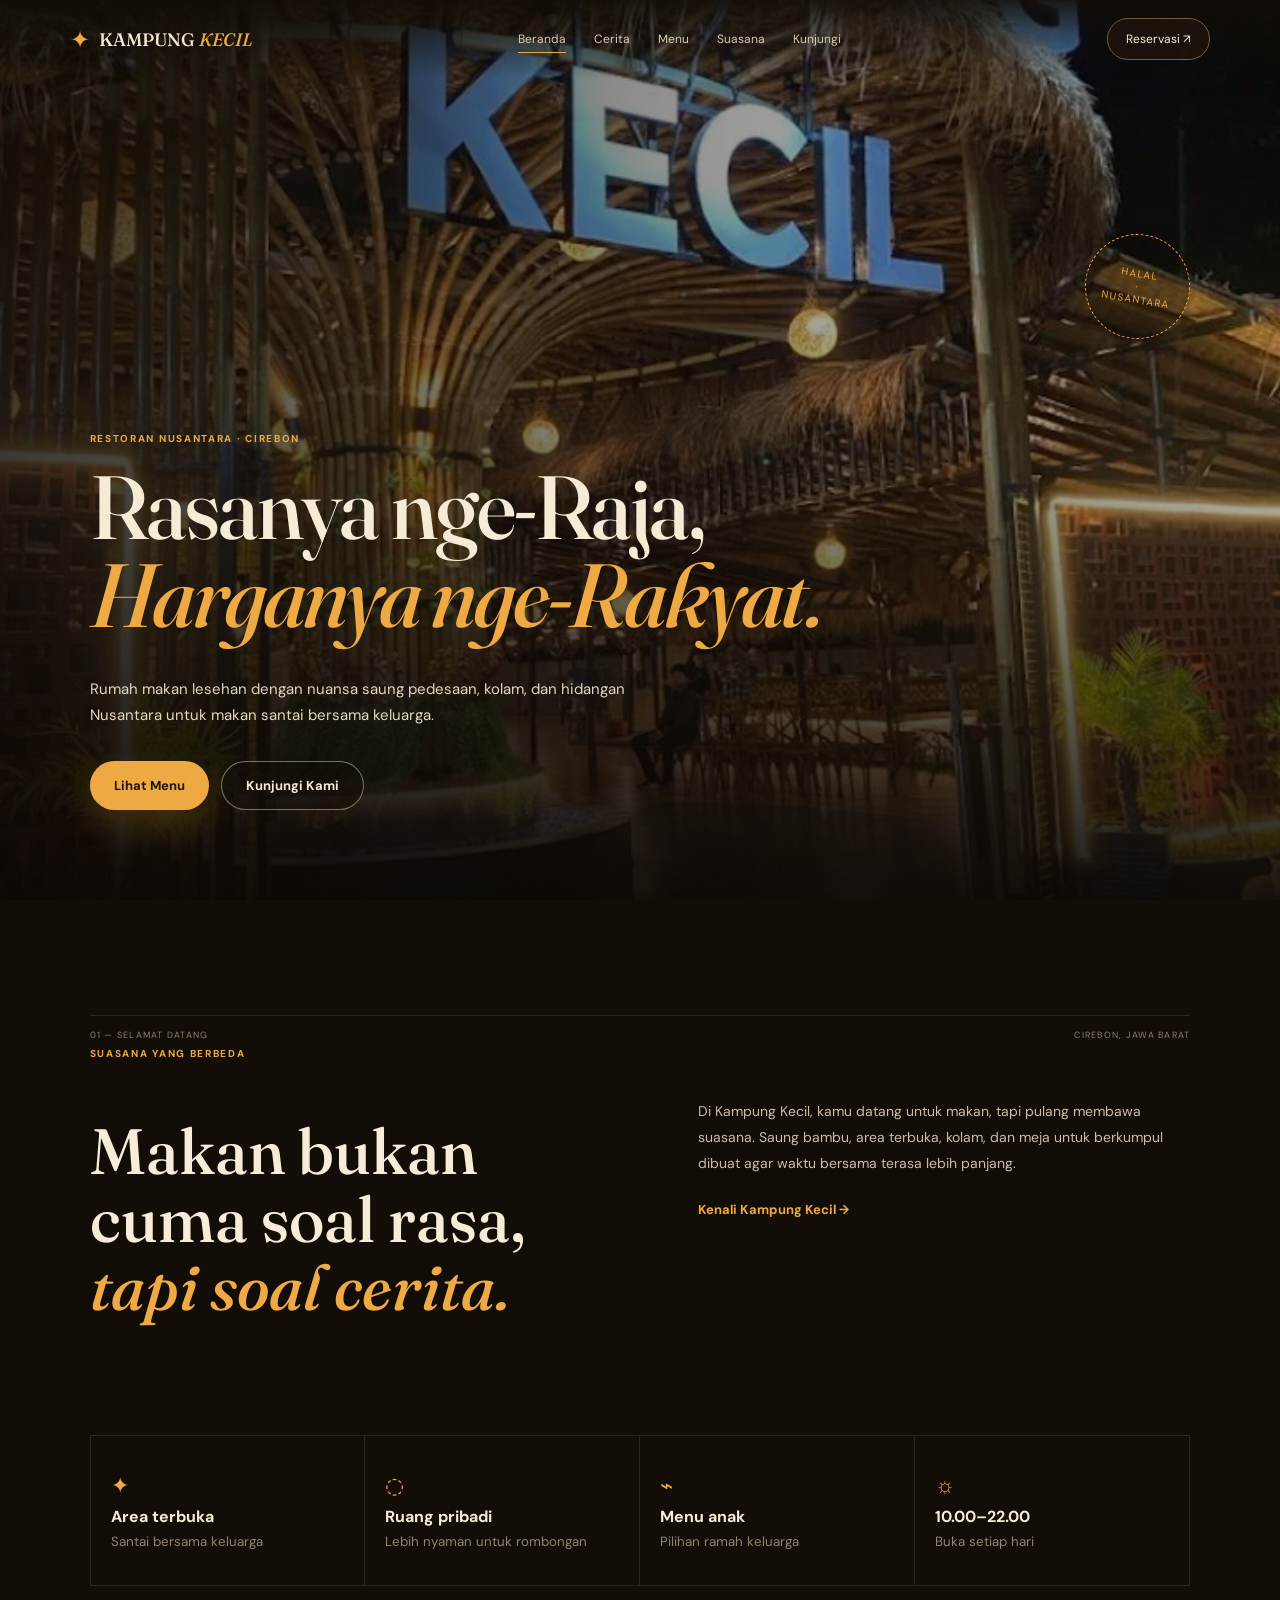
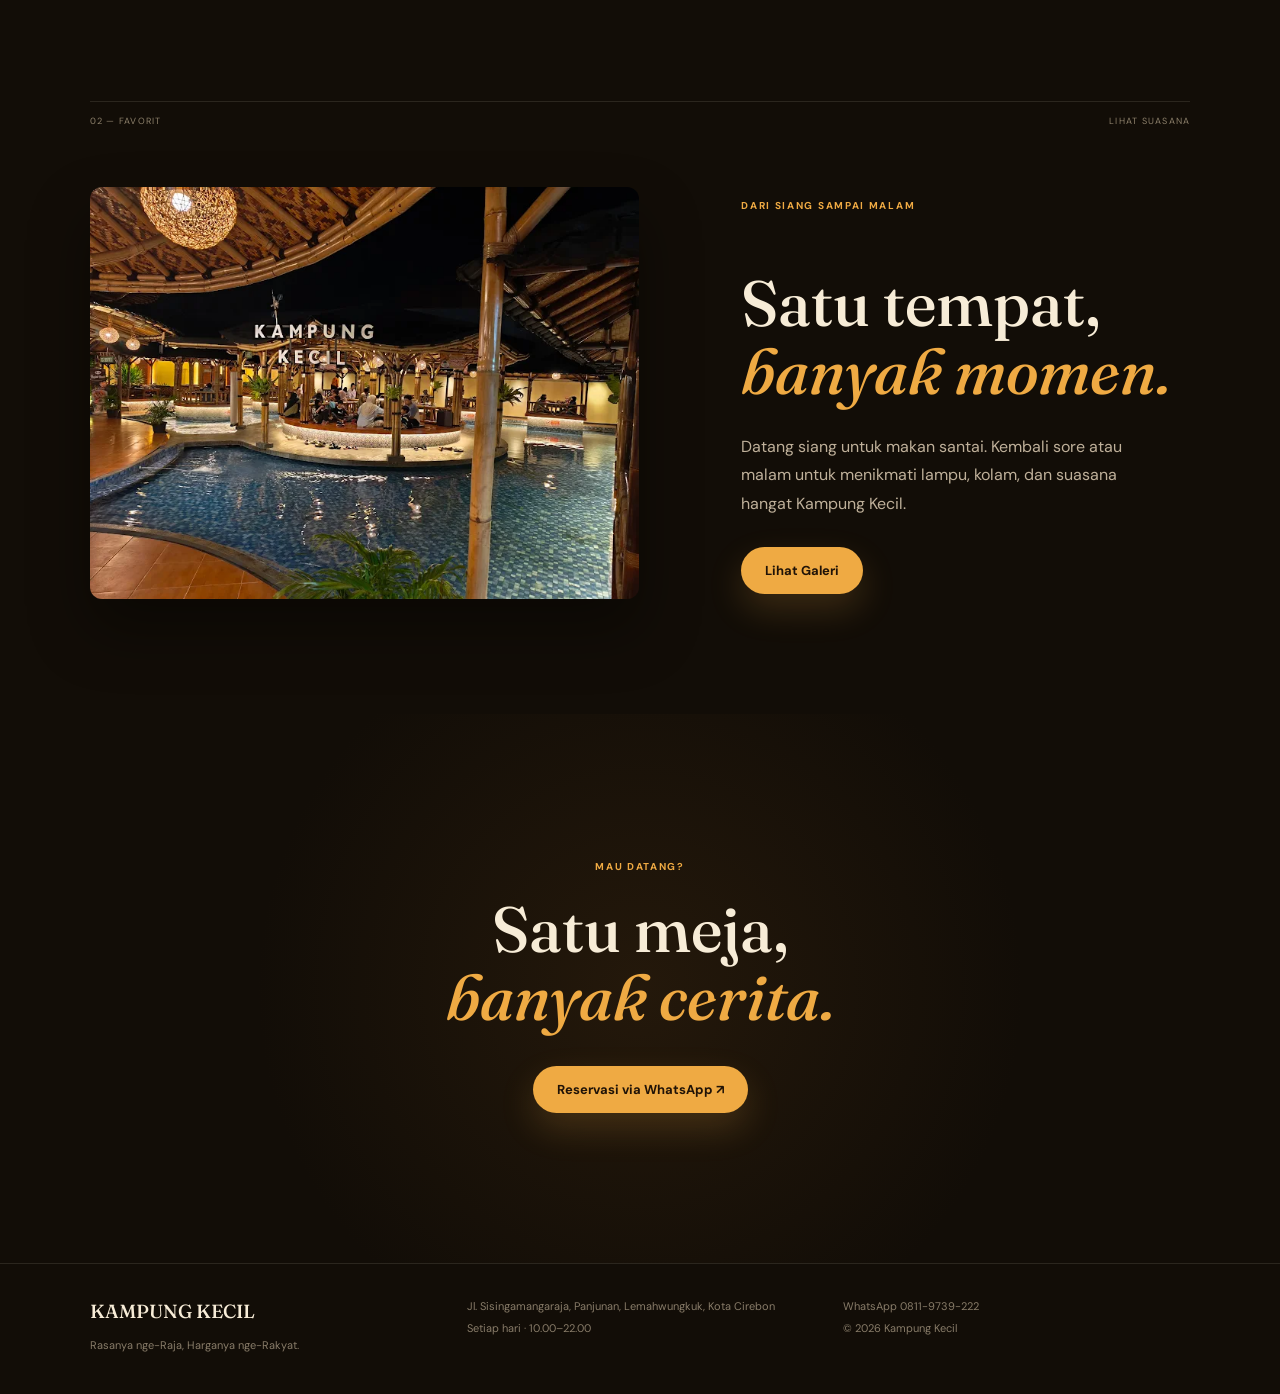
==== commit a082c040: "Add files via upload" ====
--- a/index.html
+++ b/index.html
@@ -1 +1 @@
-<!doctype html><html lang="id"><head><meta charset="utf-8"><meta name="viewport" content="width=device-width,initial-scale=1"><title>Beranda — Kampung Kecil</title><link rel="preconnect" href="https://fonts.googleapis.com"><link rel="preconnect" href="https://fonts.gstatic.com" crossorigin><link href="https://fonts.googleapis.com/css2?family=Fraunces:ital,wght@0,400;0,500;0,600;1,500;1,600&family=DM+Sans:wght@400;500;600;700&family=Caveat:wght@600&display=swap" rel="stylesheet"><link rel="stylesheet" href="style.css"></head><body><header class="nav"><a class="brand" href="index.html"><svg viewBox="0 0 40 40" class="brand-mark"><path d="M20 3 C11 3 5 10 5 19 C5 27 11 34 20 37 C29 34 35 27 35 19 C35 10 29 3 20 3Z" fill="none" stroke="currentColor" stroke-width="1.4"/><path d="M12 19c3-5 13-5 16 0M12 24c3-4 13-4 16 0M12 14c3-4 13-4 16 0" fill="none" stroke="currentColor" stroke-width="1.1"/></svg>KAMPUNG <i>KECIL</i></a><nav><a href="cerita.html">Cerita</a><a href="menu.html">Menu</a><a href="suasana.html">Suasana</a><a href="kunjungi.html">Kunjungi</a></nav><a class="nav-cta" href="https://wa.me/628000000000?text=Halo%20Kampung%20Kecil%2C%20saya%20ingin%20reservasi." target="_blank" rel="noopener">Reservasi <span>↗</span></a></header><main><section class="hero"><video class="hero-video" autoplay muted loop playsinline><source src="assets/kampung-kecil-hero.mp4" type="video/mp4"></video><div class="hero-overlay"></div><div class="hero-content"><div class="hero-tag">RESTO · KOLAM · SUASANA KAMPUNG</div><h1>Ngobrol santai,<br><i>di tengah Kampung Kecil.</i></h1><p class="hero-desc">Duduk lesehan, dengar gemericik kolam, dan makan hangat di bawah atap bambu &amp; lampu rattan — kayak lagi mampir ke rumah kampung sendiri.</p><div class="hero-cta"><a class="btn-lantern" href="https://wa.me/628000000000?text=Halo%20Kampung%20Kecil%2C%20saya%20ingin%20reservasi." target="_blank">Reservasi via WhatsApp</a><a class="btn-outline" href="menu.html">Lihat menu</a></div></div><div class="hero-badge">BUKA<br>SETIAP HARI</div></section><section class="home-links section"><div class="section-meta"><span>JELAJAHI KAMPUNG KECIL</span><span>5 HALAMAN</span></div><div class="feature-cards"><a href="cerita.html"><b>01</b><h2>Cerita Kami</h2><p>Kenali konsep dan cerita di balik tempat ini.</p></a><a href="menu.html"><b>02</b><h2>Menu Andalan</h2><p>Lihat kategori hidangan yang tersedia.</p></a><a href="suasana.html"><b>03</b><h2>Suasana</h2><p>Jelajahi sudut-sudut Kampung Kecil.</p></a><a href="kunjungi.html"><b>04</b><h2>Kunjungi</h2><p>Alamat, jam buka, kontak, dan reservasi.</p></a></div></section></main><footer><b>KAMPUNG KECIL</b><span>Jl. Contoh Kampung No. 1, [Kota]</span><span>© 2026 — Resto &amp; Kolam</span></footer><audio id="bg-music" src="assets/musik.mp3" loop preload="auto"></audio><script src="script.js"></script></body></html>+<!doctype html><html lang="id"><head><meta charset="utf-8"><meta name="viewport" content="width=device-width,initial-scale=1"><meta name="description" content="Kampung Kecil Cirebon — rumah makan lesehan bernuansa pedesaan dengan masakan Nusantara halal."><title>Beranda — Kampung Kecil Cirebon</title><link rel="preconnect" href="https://fonts.googleapis.com"><link rel="preconnect" href="https://fonts.gstatic.com" crossorigin><link href="https://fonts.googleapis.com/css2?family=Fraunces:ital,wght@0,400;0,500;0,600;1,500&family=DM+Sans:wght@400;500;600;700&family=Caveat:wght@600&display=swap" rel="stylesheet"><link rel="stylesheet" href="style.css"></head><body><header class="nav"><a class="brand" href="index.html"><span class="brand-mark">✦</span><span>KAMPUNG <i>KECIL</i></span></a><nav><a href="index.html">Beranda</a><a href="cerita.html">Cerita</a><a href="menu.html">Menu</a><a href="suasana.html">Suasana</a><a href="kunjungi.html">Kunjungi</a></nav><a class="nav-cta" href="https://wa.me/628119739222?text=Halo%20Kampung%20Kecil%2C%20saya%20ingin%20reservasi" target="_blank">Reservasi ↗</a></header><main><section class="hero"><video class="hero-video" autoplay muted loop playsinline poster="assets/kampung-kecil-entrance.webp"><source src="assets/kampung-kecil-hero.mp4" type="video/mp4"></video><div class="hero-overlay"></div><div class="hero-content"><span class="eyebrow">RESTORAN NUSANTARA · CIREBON</span><h1>Rasanya nge-Raja,<br><i>Harganya nge-Rakyat.</i></h1><p>Rumah makan lesehan dengan nuansa saung pedesaan, kolam, dan hidangan Nusantara untuk makan santai bersama keluarga.</p><div class="actions"><a class="btn primary" href="menu.html">Lihat Menu</a><a class="btn glass" href="kunjungi.html">Kunjungi Kami</a></div></div><div class="hero-badge">HALAL<br>·<br>NUSANTARA</div></section><section class="section intro"><div class="section-meta"><span>01 — SELAMAT DATANG</span><span>CIREBON, JAWA BARAT</span></div><div class="split"><div><span class="kicker">SUASANA YANG BERBEDA</span><h2>Makan bukan cuma soal rasa,<br><i>tapi soal cerita.</i></h2></div><div class="copy"><p>Di Kampung Kecil, kamu datang untuk makan, tapi pulang membawa suasana. Saung bambu, area terbuka, kolam, dan meja untuk berkumpul dibuat agar waktu bersama terasa lebih panjang.</p><a class="text-link" href="cerita.html">Kenali Kampung Kecil →</a></div></div></section><section class="feature-strip"><div class="feature"><span>✦</span><b>Area terbuka</b><small>Santai bersama keluarga</small></div><div class="feature"><span>◌</span><b>Ruang pribadi</b><small>Lebih nyaman untuk rombongan</small></div><div class="feature"><span>⌁</span><b>Menu anak</b><small>Pilihan ramah keluarga</small></div><div class="feature"><span>☼</span><b>10.00–22.00</b><small>Buka setiap hari</small></div></section><section class="section visual"><div class="section-meta"><span>02 — FAVORIT</span><span>LIHAT SUASANA</span></div><div class="visual-grid"><img src="assets/kampung-kecil-pool-night.webp"><div><span class="kicker">DARI SIANG SAMPAI MALAM</span><h2>Satu tempat,<br><i>banyak momen.</i></h2><p>Datang siang untuk makan santai. Kembali sore atau malam untuk menikmati lampu, kolam, dan suasana hangat Kampung Kecil.</p><a class="btn primary" href="suasana.html">Lihat Galeri</a></div></div></section><section class="section final-cta"><span class="kicker">MAU DATANG?</span><h2>Satu meja,<br><i>banyak cerita.</i></h2><a class="btn primary" href="https://wa.me/628119739222?text=Halo%20Kampung%20Kecil%2C%20saya%20ingin%20reservasi" target="_blank">Reservasi via WhatsApp ↗</a></section></main><footer><div><b>KAMPUNG KECIL</b><p>Rasanya nge-Raja, Harganya nge-Rakyat.</p></div><div><span>Jl. Sisingamangaraja, Panjunan, Lemahwungkuk, Kota Cirebon</span><span>Setiap hari · 10.00–22.00</span></div><div><span>WhatsApp 0811-9739-222</span><span>© 2026 Kampung Kecil</span></div></footer><audio id="bgMusic" autoplay loop preload="auto"><source src="assets/musik.mp3" type="audio/mpeg"></audio><script>(function(){const a=document.getElementById('bgMusic');a.volume=.32;const go=()=>a.play().catch(()=>{});go();['pointerdown','touchstart','scroll','keydown'].forEach(e=>window.addEventListener(e,go,{once:true,passive:true}));})();</script><script src="script.js"></script></body></html>
--- a/style.css
+++ b/style.css
@@ -1,134 +1 @@
-*{box-sizing:border-box}
-html{scroll-behavior:smooth}
-:root{
-  --night:#130e08;
-  --night-soft:#1d160d;
-  --bamboo:#c99a5b;
-  --lantern:#f0a530;
-  --water:#2c8e92;
-  --cream:#f6ecd9;
-  --muted:#a99a83;
-  --line:rgba(246,236,217,.12);
-}
-body{margin:0;background:var(--night);color:var(--cream);font-family:"DM Sans",sans-serif;overflow-x:hidden}
-a{color:inherit;text-decoration:none}
-img{display:block;max-width:100%}
-body:before{content:"";position:fixed;inset:0;pointer-events:none;opacity:.04;z-index:100;background-image:url("data:image/svg+xml,%3Csvg viewBox='0 0 180 180' xmlns='http://www.w3.org/2000/svg'%3E%3Cfilter id='n'%3E%3CfeTurbulence type='fractalNoise' baseFrequency='.9' numOctaves='3' stitchTiles='stitch'/%3E%3C/filter%3E%3Crect width='100%25' height='100%25' filter='url(%23n)' opacity='.7'/%3E%3C/svg%3E")}
-
-/* nav */
-.nav{height:80px;padding:0 6vw;display:flex;align-items:center;justify-content:space-between;position:fixed;top:0;left:0;right:0;z-index:50;background:linear-gradient(180deg,#130e08cc,transparent)}
-.brand{display:flex;align-items:center;gap:10px;font-family:"Fraunces";font-size:18px;letter-spacing:.02em}
-.brand i{font-style:italic;color:var(--lantern)}
-.brand-mark{width:26px;height:26px;color:var(--lantern)}
-.nav nav{display:flex;gap:30px;font-size:13px;color:#d8cbb2}
-.nav nav a:hover{color:#fff}
-.nav-cta{border:1px solid #6b5738;border-radius:50px;padding:11px 18px;font-size:12.5px;background:#1d160dcc}
-.nav-cta span{margin-left:10px;color:var(--lantern)}
-
-/* hero — real video footage, not an illustrated mockup */
-.hero{min-height:100vh;position:relative;overflow:hidden}
-.hero-video{position:absolute;inset:0;width:100%;height:100%;object-fit:cover;z-index:0}
-.hero-overlay{position:absolute;inset:0;z-index:1;background:linear-gradient(180deg, rgba(11,8,4,.35), rgba(11,8,4,.55) 55%, rgba(11,8,4,.94))}
-.sound-toggle:hover{border-color:var(--lantern)}
-.hero-content{position:relative;z-index:2;min-height:100vh;display:flex;flex-direction:column;justify-content:flex-end;padding:0 6vw 90px}
-.hero-tag{font-size:11px;letter-spacing:.16em;color:var(--lantern);margin-bottom:22px}
-.hero h1{font-family:"Fraunces";font-weight:500;font-size:clamp(38px,7vw,88px);line-height:1.02;letter-spacing:-.01em;margin:0 0 22px;max-width:15em}
-.hero h1 i{font-style:italic;color:var(--lantern);font-weight:500}
-.hero-desc{max-width:460px;color:#e4d8c2;line-height:1.7;font-size:15px;margin:0 0 36px}
-.hero-cta{display:flex;gap:16px;flex-wrap:wrap}
-.btn-lantern{background:var(--lantern);color:#20140a;font-weight:600;padding:16px 26px;border-radius:50px;font-size:14px;box-shadow:0 18px 40px #f0a53040}
-.btn-outline{border:1px solid #8a795a;padding:16px 26px;border-radius:50px;font-size:14px;color:var(--cream)}
-.hero-badge{position:absolute;z-index:2;top:110px;right:6vw;width:96px;height:96px;border:1.5px dashed var(--lantern);border-radius:50%;display:flex;align-items:center;justify-content:center;text-align:center;font-size:10.5px;letter-spacing:.08em;color:var(--lantern);transform:rotate(8deg);background:#130e0866}
-
-.section{padding:120px 6vw}
-.section-meta{display:flex;justify-content:space-between;border-top:1px solid var(--line);padding-top:14px;color:#8a7c63;font-size:10px;letter-spacing:.13em}
-
-/* cerita — scrapbook collage, not a symmetric two-column split */
-.cerita-body h2{font-family:"Fraunces";font-weight:500;font-size:clamp(32px,4.6vw,58px);line-height:1.12;letter-spacing:-.01em;margin:56px 0 60px;max-width:11em}
-.cerita-body h2 i{color:var(--lantern);font-style:italic}
-.cerita-collage{position:relative;min-height:560px}
-.c-photo{margin:0;position:absolute;border-radius:8px;overflow:hidden;box-shadow:0 30px 60px #00000066;border:6px solid var(--night-soft)}
-.c-photo img{width:100%;height:100%;object-fit:cover}
-.c-photo-a{width:42%;left:0;top:0;transform:rotate(-3deg);aspect-ratio:4/5}
-.c-photo-b{width:34%;right:2%;top:140px;transform:rotate(4deg);aspect-ratio:4/5;z-index:2}
-.cerita-text{position:absolute;left:47%;top:40px;width:32%;color:#cbbda3;line-height:1.75;font-size:14.5px}
-.cerita-scribble{position:absolute;left:44%;top:330px;font-family:"Caveat";font-size:30px;color:var(--lantern);transform:rotate(-6deg)}
-
-/* menu — hanging wooden signs, staggered like real signage */
-.menu h2{font-family:"Fraunces";font-weight:500;font-size:clamp(32px,4.6vw,58px);line-height:1.1;margin:56px 0 90px}
-.menu h2 i{color:var(--lantern);font-style:italic}
-.menu-board{display:flex;gap:40px;flex-wrap:wrap;padding-top:10px}
-.sign{position:relative;background:#241a0f;border:1px solid #4a3a24;border-radius:8px 8px 16px 16px;padding:30px 24px 26px;width:230px;box-shadow:0 20px 40px #00000055}
-.sign:before{content:"";position:absolute;top:-28px;left:50%;transform:translateX(-50%);width:2px;height:28px;background:#6b5738}
-.sign:after{content:"";position:absolute;top:-36px;left:50%;transform:translateX(-50%);width:10px;height:10px;border-radius:50%;border:2px solid #6b5738}
-.menu-board .sign:nth-child(2){margin-top:26px}
-.menu-board .sign:nth-child(3){margin-top:8px}
-.menu-board .sign:nth-child(4){margin-top:34px}
-.sign h3{font-family:"Fraunces";font-size:19px;margin:0 0 10px;font-weight:500}
-.sign p{margin:0;color:#a99a83;font-size:12.5px;line-height:1.6}
-.menu-highlight{display:flex;align-items:center;gap:28px;flex-wrap:wrap;margin-top:56px}
-.menu-video{width:170px;aspect-ratio:9/16;object-fit:cover;border-radius:14px;border:6px solid var(--night-soft);box-shadow:0 24px 50px #00000066;transform:rotate(-2deg)}
-.menu-highlight p{max-width:260px;color:#cbbda3;font-size:13.5px;line-height:1.7}
-.menu-note{margin-top:40px;color:#7d715c;font-size:11.5px}
-
-/* suasana — organic bento gallery from real photography */
-.suasana h2{font-family:"Fraunces";font-weight:500;font-size:clamp(32px,4.6vw,58px);line-height:1.1;margin:56px 0 60px}
-.suasana h2 i{color:var(--lantern);font-style:italic}
-.gallery-grid{display:grid;grid-template-columns:repeat(4,1fr);grid-auto-rows:190px;gap:14px}
-.gallery-grid figure{margin:0;position:relative;border-radius:10px;overflow:hidden}
-.gallery-grid img{width:100%;height:100%;object-fit:cover;transition:transform .6s,filter .6s;filter:brightness(.92)}
-.gallery-grid figure:hover img{transform:scale(1.05);filter:brightness(1.05)}
-.gallery-grid figcaption{position:absolute;left:14px;bottom:12px;font-size:11px;letter-spacing:.05em;color:var(--cream);background:#00000070;padding:5px 10px;border-radius:20px;opacity:0;transition:opacity .3s}
-.gallery-grid figure:hover figcaption{opacity:1}
-.g1{grid-column:1/3;grid-row:1/3}
-.g2{grid-column:3/5;grid-row:1/2}
-.g3{grid-column:3/4;grid-row:2/3}
-.g4{grid-column:4/5;grid-row:2/3}
-.g5{grid-column:1/5;grid-row:3/4}
-
-/* kunjungi — warm CTA */
-.kunjungi{text-align:center;background:radial-gradient(circle at center,#3a230c66,transparent 40%)}
-.kicker{font-size:11px;color:var(--lantern);font-weight:700;letter-spacing:.13em}
-.kunjungi h2{font-family:"Fraunces";font-weight:500;font-size:clamp(32px,5.2vw,66px);margin:22px 0 56px}
-.kunjungi h2 i{color:var(--lantern);font-style:italic}
-.info-tags{display:flex;justify-content:center;gap:22px;flex-wrap:wrap;margin-bottom:56px}
-.tag-card{border:1px dashed #6b5738;border-radius:14px;padding:18px 26px;min-width:190px}
-.tag-card span{display:block;font-size:10.5px;letter-spacing:.1em;color:var(--lantern);margin-bottom:8px}
-.tag-card p{margin:0;font-size:13.5px;color:#e4d8c2}
-.kunjungi-cta{display:flex;justify-content:center;gap:16px;flex-wrap:wrap}
-.btn-lantern.big{padding:19px 32px;font-size:15px}
-
-footer{border-top:1px solid var(--line);padding:26px 6vw;display:flex;justify-content:space-between;flex-wrap:wrap;gap:10px;color:#8a7c63;font-size:11.5px}
-footer b{font-family:"Fraunces";color:var(--cream);font-size:14px}
-
-@media(max-width:900px){
-  .nav nav{display:none}
-  .cerita-collage{min-height:auto;display:flex;flex-direction:column;gap:20px;position:static}
-  .c-photo{position:static;width:100%;transform:none;aspect-ratio:16/10}
-  .cerita-text{position:static;width:100%}
-  .cerita-scribble{position:static;display:inline-block;margin-top:8px}
-  .gallery-grid{grid-template-columns:1fr 1fr;grid-auto-rows:170px}
-  .g1{grid-column:1/3;grid-row:1/2}
-  .g2{grid-column:1/2;grid-row:2/3}
-  .g3{grid-column:2/3;grid-row:2/3}
-  .g4{grid-column:1/2;grid-row:3/4}
-  .g5{grid-column:2/3;grid-row:3/4}
-  .section{padding:90px 6vw}
-  .hero-badge{top:100px;right:5vw;width:82px;height:82px}
-    .menu-highlight{gap:20px}
-  .menu-video{width:130px}
-}
-@media(max-width:520px){
-  .nav-cta{padding:9px 14px;font-size:11px}
-  .hero{padding-bottom:70px}
-  .hero-desc{font-size:13px}
-  .btn-lantern,.btn-outline{padding:14px 20px;font-size:13px}
-  .menu-board{gap:26px}
-  .sign{width:100%}
-  .menu-board .sign:nth-child(2),.menu-board .sign:nth-child(3),.menu-board .sign:nth-child(4){margin-top:0}
-  footer{flex-direction:column}
-}
-
-/* multi-page layout */
-.page-hero{padding-top:150px;min-height:100vh}.page-hero h1,.page-title,.kunjungi h1{font-family:"Fraunces";font-weight:500;font-size:clamp(40px,6vw,76px);line-height:1.06;margin:56px 0}.page-hero h1 i,.page-title i,.kunjungi h1 i{color:var(--lantern);font-style:italic}.home-links{padding-top:90px}.feature-cards{display:grid;grid-template-columns:repeat(4,1fr);gap:18px;margin-top:50px}.feature-cards a{border:1px solid var(--line);padding:28px;border-radius:16px;background:#1d160d;transition:.25s}.feature-cards a:hover{transform:translateY(-5px);border-color:#6b5738}.feature-cards b{color:var(--lantern);font-size:11px}.feature-cards h2{font-family:"Fraunces";font-weight:500;margin:35px 0 10px}.feature-cards p{color:#a99a83;font-size:13px;line-height:1.6;margin:0}.page-hero .cerita-collage{min-height:600px}.kunjungi{min-height:80vh;padding-top:160px}
-@media(max-width:900px){.feature-cards{grid-template-columns:1fr 1fr}}@media(max-width:520px){.feature-cards{grid-template-columns:1fr}.page-hero h1,.page-title,.kunjungi h1{font-size:42px}}
+*{box-sizing:border-box}html{scroll-behavior:smooth}body{margin:0;background:#120d07;color:#f7ecd7;font-family:"DM Sans",sans-serif;overflow-x:hidden}body:before{content:"";position:fixed;inset:0;pointer-events:none;opacity:.035;z-index:100;background-image:url("data:image/svg+xml,%3Csvg xmlns='http://www.w3.org/2000/svg' width='180' height='180'%3E%3Cfilter id='n'%3E%3CfeTurbulence baseFrequency='.8' numOctaves='3'/%3E%3C/filter%3E%3Crect width='100%25' height='100%25' filter='url(%23n)'/%3E%3C/svg%3E")}a{color:inherit;text-decoration:none}img,video{display:block;max-width:100%}:root{--night:#120d07;--soft:#20160c;--gold:#efaa43;--cream:#f7ecd7;--muted:#a99980;--line:#f7ecd71c}.nav{height:78px;padding:0 5.5vw;position:fixed;z-index:50;top:0;left:0;right:0;display:flex;align-items:center;justify-content:space-between;background:linear-gradient(180deg,#120d07e8,transparent);transition:.35s}.nav.scrolled{background:#120d07ee;backdrop-filter:blur(14px);box-shadow:0 8px 30px #0003}.brand{font:500 18px Fraunces;display:flex;gap:9px;align-items:center}.brand i{color:var(--gold)}.brand-mark{color:var(--gold);font-size:24px}.nav nav{display:flex;gap:28px;font-size:12px;color:#d8cbb6}.nav nav a{position:relative;padding:8px 0}.nav nav a:after{content:"";position:absolute;left:0;bottom:2px;width:0;height:1px;background:var(--gold);transition:.3s}.nav nav a:hover:after,.nav nav a.active:after{width:100%}.nav-cta,.btn{border-radius:50px;padding:12px 18px;font-size:12px}.nav-cta{border:1px solid #725d3d;background:#20160caa}.nav-cta span{color:var(--gold)}.hero{min-height:100vh;position:relative}.hero-video{position:absolute;inset:0;width:100%;height:100%;object-fit:cover}.hero-overlay{position:absolute;inset:0;background:linear-gradient(90deg,#0b0704c7,#0b07046b 55%,#0b070430),linear-gradient(0deg,#0b0704e8,#0b070400 55%)}.hero-content{position:relative;z-index:2;min-height:100vh;display:flex;flex-direction:column;justify-content:flex-end;padding:0 7vw 10vh;max-width:1000px}.eyebrow,.kicker{font-size:10px;letter-spacing:.17em;color:var(--gold);font-weight:700}.hero h1,.page-head h1,.page-hero h1,.visit-hero h1{font:500 clamp(42px,7vw,92px)/.98 Fraunces;margin:18px 0 22px;letter-spacing:-.025em}.hero h1 i,.page-head h1 i,.page-hero h1 i,.visit-hero h1 i,h2 i{color:var(--gold)}.hero p{max-width:540px;line-height:1.75;color:#e5d8c1;font-size:15px}.actions{display:flex;gap:12px;flex-wrap:wrap;margin-top:18px}.btn{display:inline-flex;align-items:center;justify-content:center;padding:15px 24px;font-size:13px;font-weight:700}.btn.primary{background:var(--gold);color:#201307;box-shadow:0 15px 35px #efaa4330}.btn.glass{border:1px solid #e8d7b080;background:#120d0770}.hero-badge{position:absolute;right:7vw;top:26%;width:105px;height:105px;border:1px dashed var(--gold);border-radius:50%;display:grid;place-content:center;text-align:center;font-size:10px;letter-spacing:.1em;color:var(--gold);transform:rotate(9deg);background:#120d0760}.section{padding:115px 7vw}.section-meta{border-top:1px solid var(--line);padding-top:13px;display:flex;justify-content:space-between;color:#8d806b;font-size:9px;letter-spacing:.14em}.split{display:grid;grid-template-columns:1fr 1fr;gap:9vw;align-items:start}.intro h2,.visual h2,.final-cta h2,.map-card h2{font:500 clamp(35px,5vw,65px)/1.06 Fraunces;margin:55px 0 0}.copy{color:#cbbda7;line-height:1.85;font-size:14px;margin-top:58px;max-width:510px}.copy p{margin:0 0 20px}.text-link{color:var(--gold);font-weight:700;font-size:13px}.feature-strip{display:grid;grid-template-columns:repeat(4,1fr);border-top:1px solid var(--line);border-bottom:1px solid var(--line);margin:0 7vw}.feature{padding:35px 20px;border-right:1px solid var(--line);display:flex;flex-direction:column;gap:6px}.feature:first-child{border-left:1px solid var(--line)}.feature span{color:var(--gold);font-size:22px}.feature small{color:#91846f}.visual-grid{margin-top:60px;display:grid;grid-template-columns:1.1fr .9fr;gap:8vw;align-items:center}.visual-grid img{width:100%;aspect-ratio:4/3;object-fit:cover;border-radius:12px;box-shadow:0 30px 60px #0006}.visual-grid p{color:#bfb09a;line-height:1.8;max-width:430px;margin:28px 0}.final-cta{text-align:center;background:radial-gradient(circle at center,#422b1160,transparent 55%);padding-top:140px;padding-bottom:150px}.final-cta h2{margin:20px auto 35px}.page-head{padding:170px 7vw 80px;background:radial-gradient(circle at 70% 30%,#4b2d1160,transparent 45%)}.page-head p{max-width:560px;color:#c6b69d;line-height:1.8}.page-hero,.visit-hero{min-height:78vh;padding:145px 7vw 70px;display:grid;grid-template-columns:1fr .9fr;gap:8vw;align-items:end}.page-hero img,.visit-hero img{width:100%;height:520px;object-fit:cover;border-radius:12px;box-shadow:0 30px 60px #0007}.page-hero p,.visit-hero p{color:#cbbda7;line-height:1.8;max-width:520px}.story-cards{display:grid;grid-template-columns:repeat(3,1fr);gap:18px;margin-top:80px}.story-cards article{background:#1d140b;border:1px solid var(--line);border-radius:12px;overflow:hidden}.story-cards img{width:100%;height:240px;object-fit:cover}.story-cards h3,.story-cards p{margin-left:22px;margin-right:22px}.story-cards h3{font:500 23px Fraunces;margin-top:22px}.story-cards p{color:#9f917c;font-size:13px;line-height:1.7;margin-bottom:25px}.category{margin-bottom:85px}.category-title{display:flex;align-items:center;gap:20px;border-bottom:1px solid var(--line);padding-bottom:18px}.category-title span{color:var(--gold);font:600 13px Fraunces}.category-title h2{font:500 clamp(27px,4vw,46px) Fraunces;margin:0}.menu-list{display:grid;grid-template-columns:repeat(3,1fr);gap:14px;margin-top:18px}.menu-list article{min-height:150px;padding:25px;background:#1d140b;border:1px solid var(--line);border-radius:10px;display:flex;flex-direction:column;justify-content:space-between}.menu-list h3{font:500 20px Fraunces;margin:0 0 8px}.menu-list p{font-size:12px;line-height:1.6;color:#998b76;margin:0}.menu-list strong{font-size:9px;letter-spacing:.12em;color:var(--gold)}.menu-note{padding:20px;border-left:2px solid var(--gold);color:#938570;font-size:11px;line-height:1.7}.food-banner{position:relative;min-height:540px;display:grid;align-items:center;overflow:hidden;padding:70px 7vw}.food-banner video{position:absolute;inset:0;width:100%;height:100%;object-fit:cover;filter:brightness(.48)}.food-banner>div{position:relative;z-index:2}.food-banner h2{font:500 clamp(38px,5vw,65px) Fraunces;line-height:1;margin:18px 0 30px}.gallery-page{padding-top:20px}.gallery-full{display:grid;grid-template-columns:1fr 1fr 1fr;grid-auto-rows:250px;gap:14px}.gallery-full figure{margin:0;position:relative;overflow:hidden;border-radius:10px}.gallery-full img{width:100%;height:100%;object-fit:cover;transition:.7s}.gallery-full figure:hover img{transform:scale(1.05)}.gallery-full figcaption{position:absolute;bottom:15px;left:15px;background:#0b0704b8;padding:7px 12px;border-radius:20px;font-size:10px}.gallery-full .wide{grid-column:span 2}.gallery-full .tall{grid-row:span 2}.visit-hero{min-height:75vh}.visit-hero h1{font-size:clamp(40px,6vw,76px)}.info-grid{display:grid;grid-template-columns:repeat(4,1fr);border-top:1px solid var(--line);border-bottom:1px solid var(--line)}.info-grid article{padding:28px 20px;border-right:1px solid var(--line)}.info-grid article:first-child{border-left:1px solid var(--line)}.info-grid span{font-size:9px;letter-spacing:.15em;color:var(--gold)}.info-grid h3{font:500 21px Fraunces;margin:14px 0 8px}.info-grid p{font-size:12px;color:#998b76;line-height:1.65}.map-card{margin-top:70px;display:grid;grid-template-columns:1fr 1fr;gap:40px;align-items:center}.map-card p{color:#a99a83;line-height:1.7;max-width:420px}.map-art{height:400px;background:#1c241d;position:relative;overflow:hidden;border-radius:12px;background-image:linear-gradient(35deg,transparent 48%,#766f5a 49%,#766f5a 52%,transparent 53%),linear-gradient(110deg,transparent 46%,#514e42 47%,#514e42 50%,transparent 51%)}.road{position:absolute;height:8px;background:#a29478aa;transform:rotate(-30deg);width:130%;left:-10%}.r1{top:30%}.r2{top:60%;transform:rotate(18deg)}.r3{top:45%;transform:rotate(75deg)}.pin{position:absolute;z-index:2;left:50%;top:48%;font-size:38px;color:var(--gold);text-shadow:0 4px 15px #000}.map-art span{position:absolute;bottom:20px;left:20px;background:#120d07cc;padding:9px 13px;border-radius:8px;font-size:11px}footer{padding:35px 7vw;border-top:1px solid var(--line);display:grid;grid-template-columns:1fr 1fr 1fr;gap:30px;color:#887c69;font-size:11px}footer b{font:500 19px Fraunces;color:var(--cream)}footer p{margin:7px 0}footer div{display:flex;flex-direction:column;gap:8px}#bgMusic{display:none}@media(max-width:800px){.nav{height:70px;padding:0 5vw}.nav nav{display:none}.nav-cta{padding:10px 13px}.hero-content{padding:0 6vw 70px}.hero-badge{display:none}.split,.visual-grid,.page-hero,.visit-hero,.map-card{grid-template-columns:1fr;gap:30px}.page-hero img,.visit-hero img{height:330px}.feature-strip,.info-grid{grid-template-columns:1fr 1fr;margin:0 6vw}.feature{border-bottom:1px solid var(--line)}.feature:nth-child(3){border-left:1px solid var(--line)}.story-cards,.menu-list{grid-template-columns:1fr}.gallery-full{grid-template-columns:1fr 1fr;grid-auto-rows:190px}.gallery-full .wide{grid-column:span 2}.gallery-full .tall{grid-row:span 1}.section{padding:85px 6vw}.copy{margin-top:25px}.page-head{padding:140px 6vw 60px}footer{grid-template-columns:1fr;padding:30px 6vw}}@media(max-width:480px){.hero h1{font-size:43px}.feature-strip,.info-grid{grid-template-columns:1fr}.feature,.info-grid article{border-left:1px solid var(--line)}.gallery-full{grid-template-columns:1fr}.gallery-full .wide{grid-column:span 1}.gallery-full .tall{grid-row:span 1}.btn{width:100%}.actions{width:100%}}
